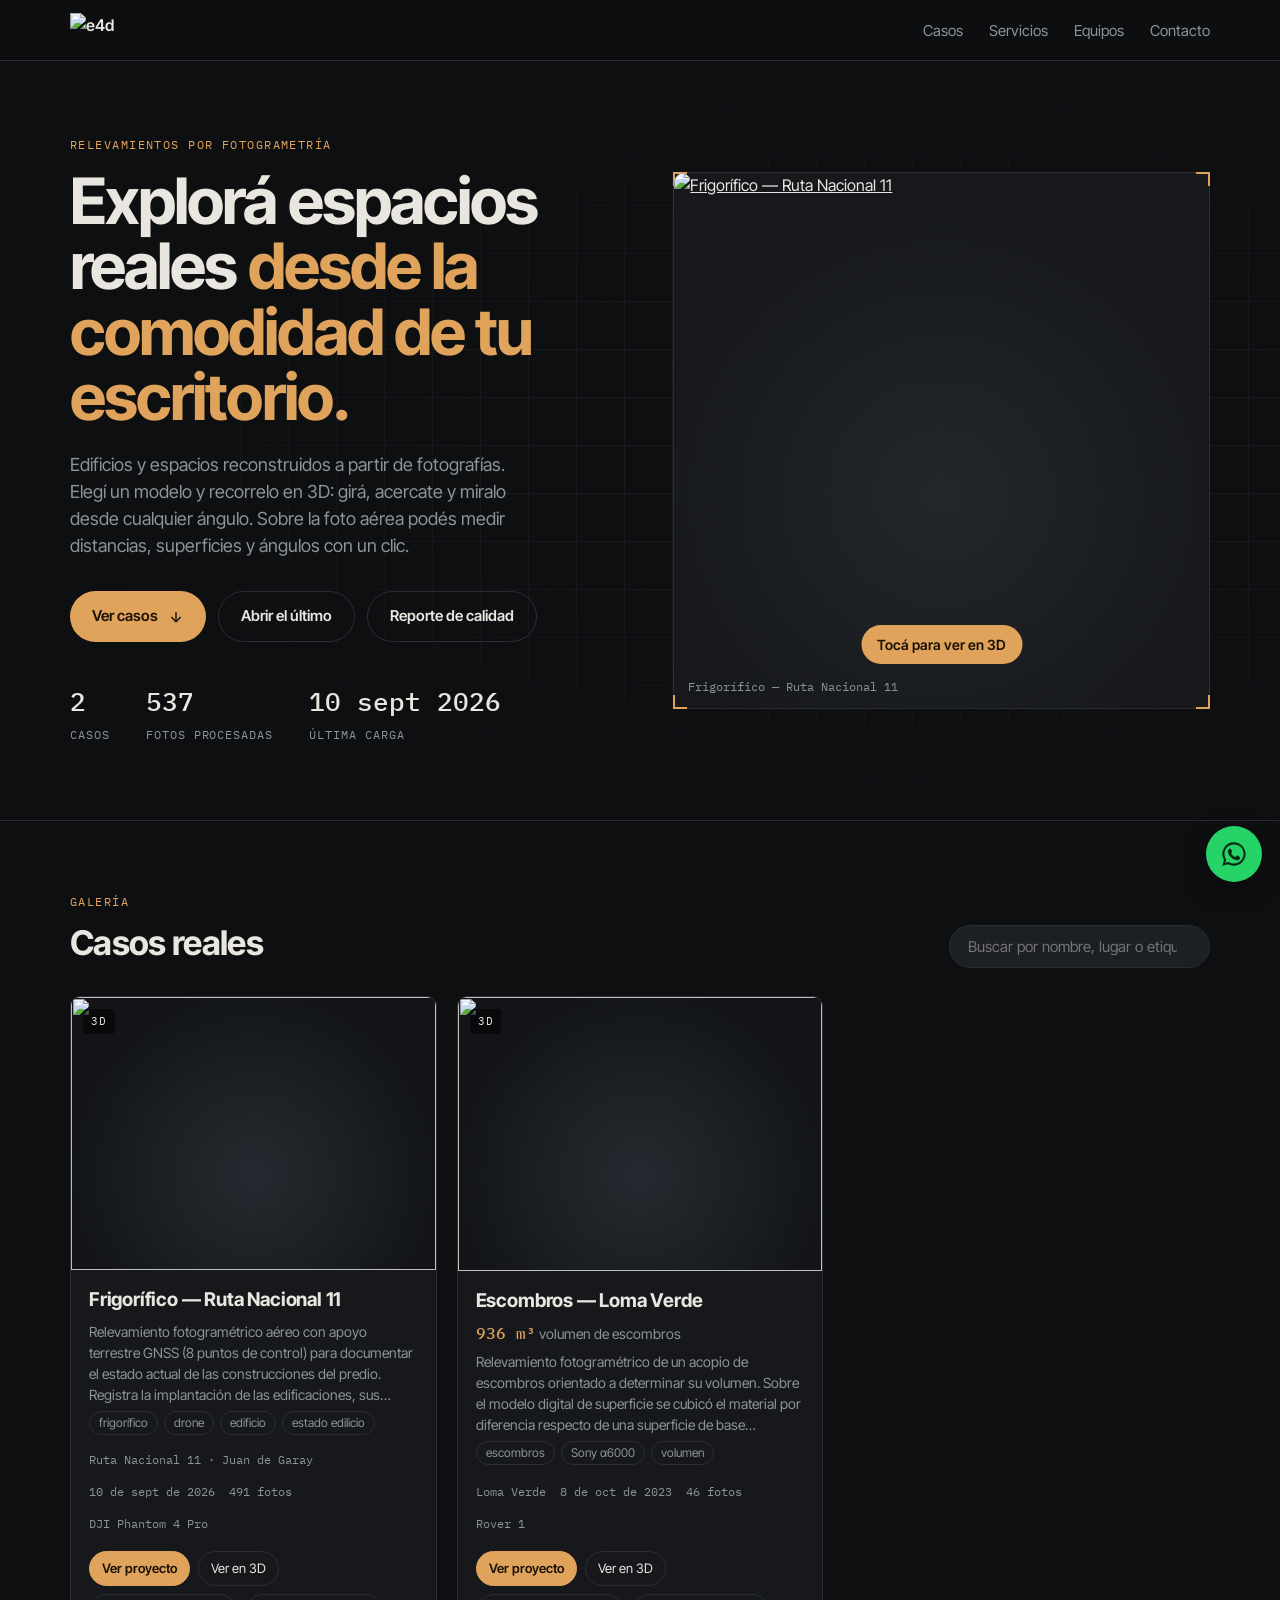
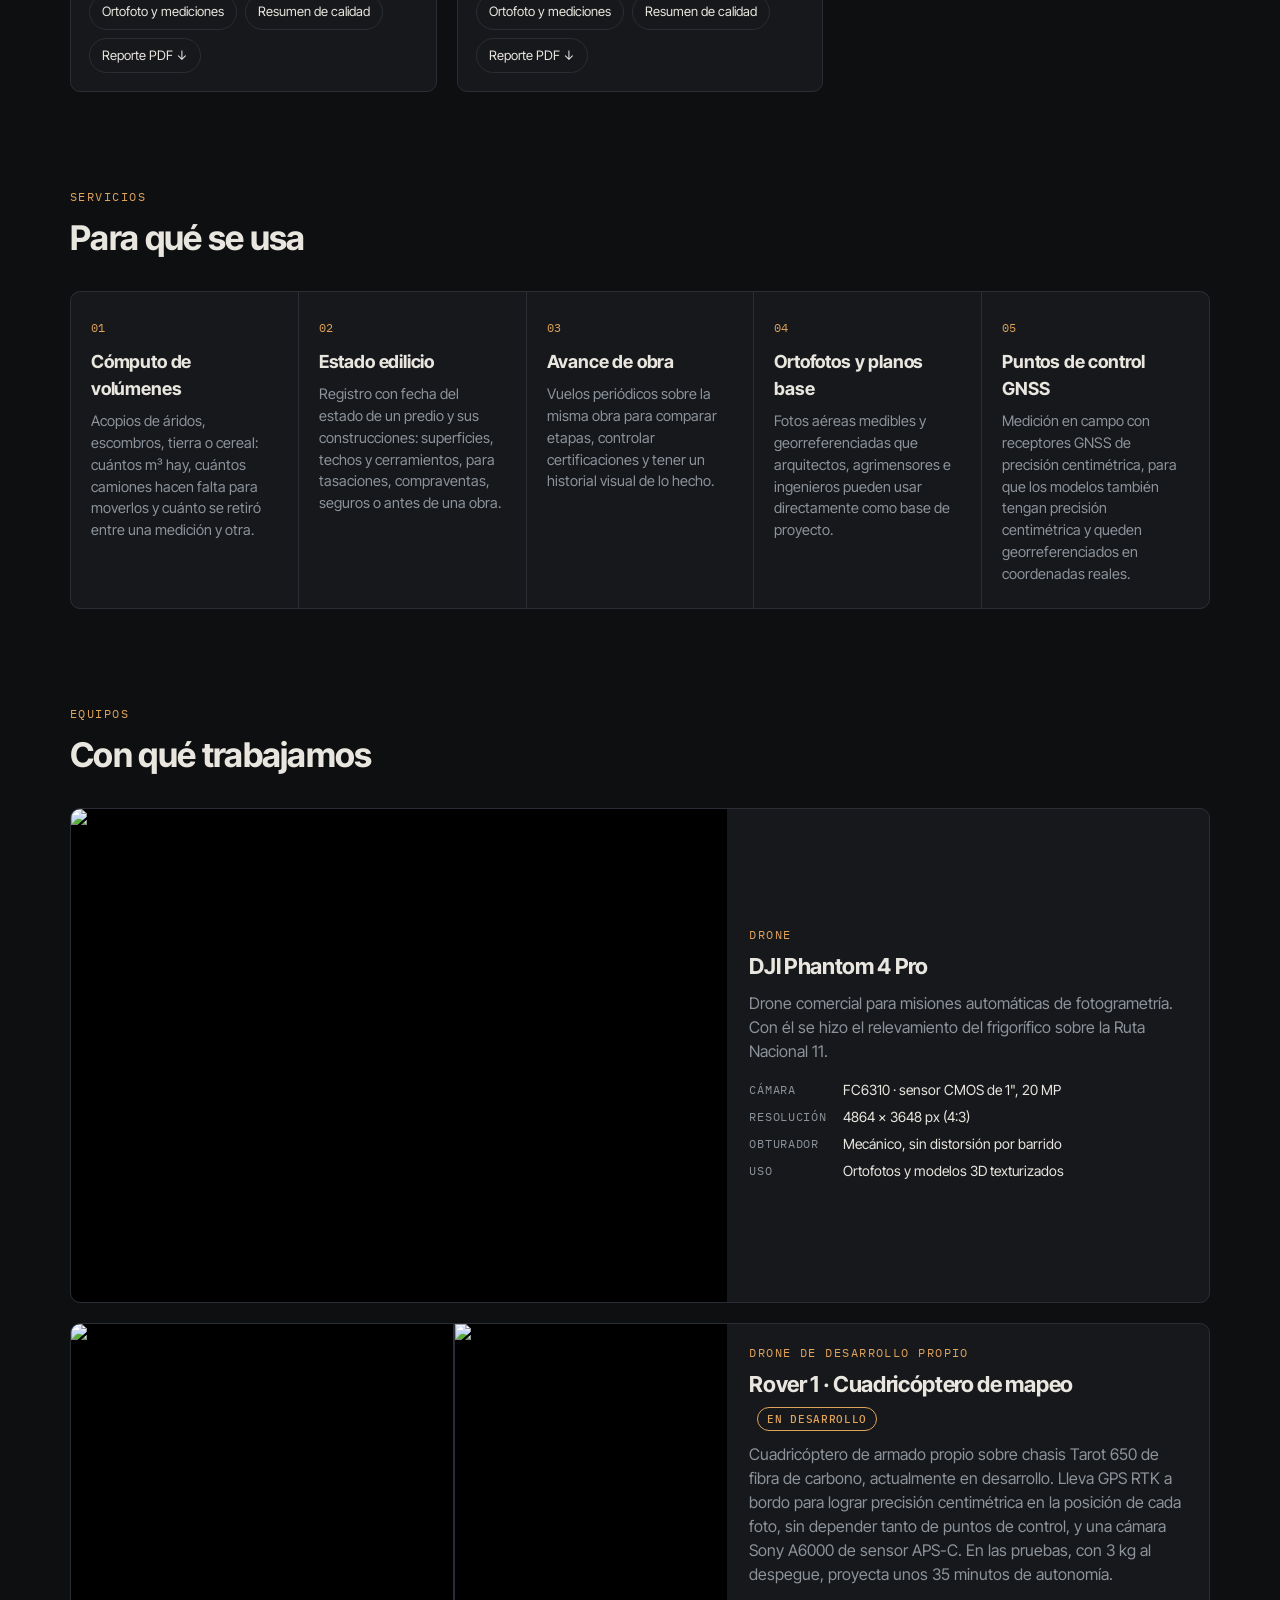
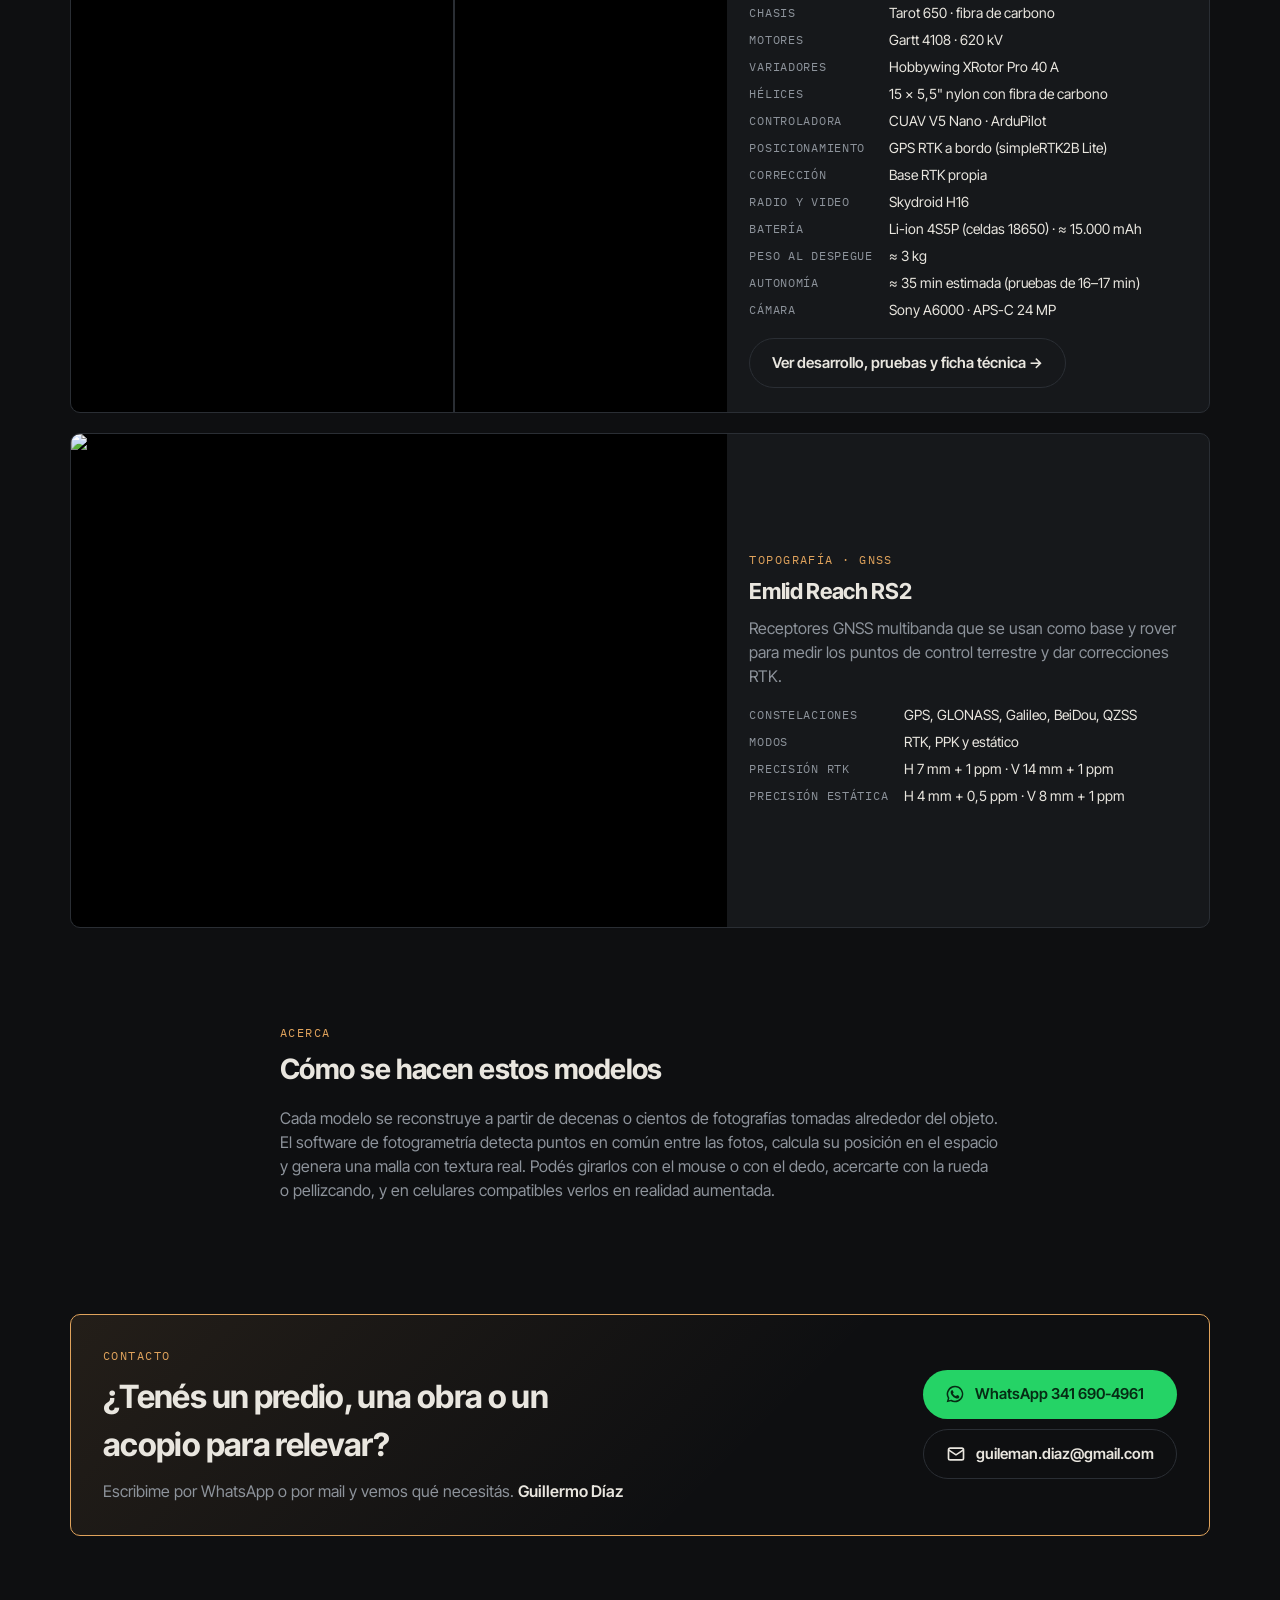
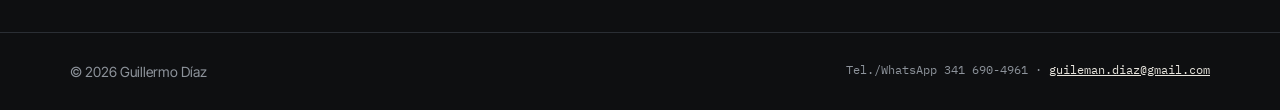
==== index.html @ 3382091b "Verificación frigorífico: 5 puntos con fotos, aclara GCP vs chequeo; la verificación independiente e" ====
<!doctype html>
<html lang="es">
<head>
<meta charset="utf-8"/>
<meta content="width=device-width, initial-scale=1" name="viewport"/>
<title>e4d · Relevamientos con drone y fotogrametría | Modelos 3D, ortofotos y volúmenes</title>
<meta content="Relevamientos con drone y fotogrametría en Rosario y la región: modelos 3D, ortofotos medibles, cómputo de volúmenes de acopios y estado edilicio. Guillermo Díaz." name="description"/>
<link href="https://e4d.com.ar/" rel="canonical"/>
<meta content="website" property="og:type"/>
<meta content="es_AR" property="og:locale"/>
<meta content="e4d" property="og:site_name"/>
<meta content="e4d · Relevamientos con drone y fotogrametría" property="og:title"/>
<meta content="Relevamientos con drone y fotogrametría en Rosario y la región: modelos 3D, ortofotos medibles, cómputo de volúmenes de acopios y estado edilicio. Guillermo Díaz." property="og:description"/>
<meta content="https://e4d.com.ar/" property="og:url"/>
<meta content="summary_large_image" name="twitter:card"/>
<script type="application/ld+json">{"@context": "https://schema.org", "@graph": [{"@type": "ProfessionalService", "@id": "https://e4d.com.ar/#negocio", "name": "e4d · Relevamientos por fotogrametría", "url": "https://e4d.com.ar/", "logo": "https://e4d.com.ar/assets/brand/e4d-icono-512.png", "image": "https://e4d.com.ar/assets/brand/e4d-og.png", "description": "Relevamientos con drone y fotogrametría en Rosario y la región: modelos 3D, ortofotos medibles, cómputo de volúmenes de acopios y estado edilicio. Guillermo Díaz.", "telephone": "+54 9 341 690-4961", "email": "guileman.diaz@gmail.com", "founder": {"@type": "Person", "name": "Guillermo Díaz"}, "address": {"@type": "PostalAddress", "addressLocality": "Rosario", "addressRegion": "Santa Fe", "addressCountry": "AR"}, "areaServed": [{"@type": "State", "name": "Santa Fe"}, {"@type": "State", "name": "Buenos Aires"}, {"@type": "State", "name": "Entre Ríos"}, {"@type": "State", "name": "Córdoba"}], "knowsAbout": ["fotogrametría", "relevamiento con drone", "ortofoto", "modelo 3D", "cómputo de volúmenes", "puntos de control GNSS RTK", "estado edilicio", "avance de obra"], "hasOfferCatalog": {"@type": "OfferCatalog", "name": "Servicios", "itemListElement": [{"@type": "Offer", "itemOffered": {"@type": "Service", "name": "Cómputo de volúmenes", "description": "Acopios de áridos, escombros, tierra o cereal: cuántos m³ hay, cuántos camiones hacen falta para moverlos y cuánto se retiró entre una medición y otra."}}, {"@type": "Offer", "itemOffered": {"@type": "Service", "name": "Estado edilicio", "description": "Registro con fecha del estado de un predio y sus construcciones: superficies, techos y cerramientos, para tasaciones, compraventas, seguros o antes de una obra."}}, {"@type": "Offer", "itemOffered": {"@type": "Service", "name": "Avance de obra", "description": "Vuelos periódicos sobre la misma obra para comparar etapas, controlar certificaciones y tener un historial visual de lo hecho."}}, {"@type": "Offer", "itemOffered": {"@type": "Service", "name": "Ortofotos y planos base", "description": "Fotos aéreas medibles y georreferenciadas que arquitectos, agrimensores e ingenieros pueden usar directamente como base de proyecto."}}, {"@type": "Offer", "itemOffered": {"@type": "Service", "name": "Puntos de control GNSS", "description": "Medición en campo con receptores GNSS de precisión para que los modelos queden en coordenadas reales y las medidas sean confiables."}}]}, "sameAs": ["https://wa.me/5493416904961"]}, {"@type": "WebSite", "@id": "https://e4d.com.ar/#web", "url": "https://e4d.com.ar/", "name": "e4d", "inLanguage": "es-AR", "publisher": {"@id": "https://e4d.com.ar/#negocio"}}]}</script>
<link href="assets/brand/e4d-icono.svg" rel="icon" type="image/svg+xml"/>
<link href="assets/brand/favicon-32.png" rel="icon" sizes="32x32" type="image/png"/>
<link href="assets/brand/apple-touch-icon.png" rel="apple-touch-icon"/>
<meta content="https://e4d.com.ar/assets/brand/e4d-og.png" property="og:image"/>
<meta content="#0e0f11" name="theme-color"/>
<link href="https://fonts.googleapis.com" rel="preconnect"/>
<link crossorigin="" href="https://fonts.gstatic.com" rel="preconnect"/>
<link href="https://fonts.googleapis.com/css2?family=IBM+Plex+Mono:wght@400;500&amp;family=Inter+Tight:wght@400;500;600;700&amp;display=swap" rel="stylesheet"/>
<link href="assets/styles.css?v=24" rel="stylesheet"/>
<script>self.ModelViewerElement = { dracoDecoderLocation: new URL("assets/vendor/draco/", location.href).href };</script>
<script src="assets/vendor/model-viewer.min.js" type="module"></script>
</head>
<body>
<header class="site-header">
<div class="wrap">
<a aria-label="e4d · inicio" class="brand" href="./"><img alt="e4d" class="brand-logo" height="34" src="assets/brand/e4d-header.svg" width="80"/><img alt="e4d" class="brand-mini" height="34" src="assets/brand/e4d-marca.svg" width="34"/></a>
<nav class="nav">
<a href="#galeria">Casos</a>
<a href="#servicios">Servicios</a>
<a href="#equipos">Equipos</a>
<a href="#contacto">Contacto</a>
</nav>
</div>
</header>
<main>
<section class="hero">
<div class="hero-bg"></div>
<div class="wrap hero-grid">
<div>
<div class="eyebrow" data-site="subtitulo">Relevamientos por fotogrametría</div>
<h1>Explorá espacios reales <em>desde la comodidad de tu escritorio.</em></h1>
<p class="lead" data-site="bienvenida">Edificios y espacios reconstruidos a partir de fotografías. Elegí un modelo y recorrelo en 3D: girá, acercate y miralo desde cualquier ángulo. Sobre la foto aérea podés medir distancias, superficies y ángulos con un clic.</p>
<div class="hero-actions">
<a class="btn" href="#galeria">Ver casos
              <svg fill="none" height="16" stroke="currentColor" stroke-width="2.2" viewbox="0 0 24 24" width="16"><path d="M12 5v14M5 12l7 7 7-7"></path></svg>
</a>
<a class="btn ghost" href="#" id="hero-open">Abrir el último</a>
<a class="btn ghost" hidden="" href="#" id="hero-report">Reporte de calidad</a>
</div>
<div class="stats">
<div><b id="stat-count">2</b><span>Casos</span></div>
<div><b id="stat-photos">537</b><span>Fotos procesadas</span></div>
<div><b id="stat-last">10 sept 2026</b><span>Última carga</span></div>
</div>
</div>
<div class="hero-viewer">
<span class="corner tl"></span><span class="corner tr"></span><span class="corner bl"></span><span class="corner br"></span>
<model-viewer alt="Vista previa del último modelo" auto-rotate="" camera-controls="" disable-zoom="" exposure="1" id="hero-model" interaction-prompt="none" rotation-per-second="18deg" shadow-intensity="1"></model-viewer>
<span class="tag" id="hero-tag"></span>
</div>
</div>
</section>
<section class="section" id="galeria">
<div class="wrap">
<div class="section-head">
<div>
<div class="eyebrow">Galería</div>
<h2>Casos reales</h2>
</div>
<input aria-label="Buscar modelos" class="search" id="search" placeholder="Buscar por nombre, lugar o etiqueta…" type="search"/>
</div>
<div class="grid" id="grid">
<article class="card">
<a class="card-link" href="casos/frigorifico-rn11/">
<div class="thumb">
<img alt="" loading="lazy" src="models/frigorifico-rn11/portada.jpg"/>
<span class="badge">3D</span>
</div>
<div class="card-body">
<h3>Frigorífico — Ruta Nacional 11</h3>
<p title="Relevamiento fotogramétrico aéreo con apoyo terrestre GNSS (8 puntos de control) para documentar el estado actual de las construcciones del predio. Registra la implantación de las edificaciones, sus superficies cubiertas y semicubiertas, el estado de cubiertas, cerramientos y elementos estructurales visibles, y las áreas libres y de circulación, como base para el relevamiento de mejoras existentes. Productos: modelo 3D texturizado y ortofotomosaico georreferenciado en UTM 20S (WGS 84).">Relevamiento fotogramétrico aéreo con apoyo terrestre GNSS (8 puntos de control) para documentar el estado actual de las construcciones del predio. Registra la implantación de las edificaciones, sus superficies cubiertas y semicubiertas, el estado de cubiertas, cerramientos y elementos estructurales visibles, y las áreas libres y de circulación, como base para el relevamiento de mejoras existentes. Productos: modelo 3D texturizado y ortofotomosaico georreferenciado en UTM 20S (WGS 84).</p>
<div class="tags"><span>frigorífico</span><span>drone</span><span>edificio</span><span>estado edilicio</span></div>
<div class="meta">
<span>Ruta Nacional 11 · Juan de Garay</span>
<span>10 de sept de 2026</span>
<span>491 fotos</span>
<span>DJI Phantom 4 Pro</span>
</div>
</div>
</a>
<div class="card-actions">
<a class="chip primary" href="casos/frigorifico-rn11/">Ver proyecto</a>
<a class="chip" href="viewer.html?m=frigorifico-rn11">Ver en 3D</a>
<a class="chip" href="mapa.html?m=frigorifico-rn11">Ortofoto y mediciones</a>
<a class="chip" href="calidad.html?m=frigorifico-rn11">Resumen de calidad</a>
<a class="chip" href="models/frigorifico-rn11/reporte-calidad.pdf" rel="noopener" target="_blank">Reporte PDF ↓</a>
</div>
</article>
<article class="card">
<a class="card-link" href="casos/escombros-loma-verde/">
<div class="thumb">
<img alt="" loading="lazy" src="models/escombros-loma-verde/portada.jpg"/>
<span class="badge">3D</span>
</div>
<div class="card-body">
<h3>Escombros — Loma Verde</h3>
<div class="card-res"><b>936 m³</b> volumen de escombros</div>
<p title="Relevamiento fotogramétrico de un acopio de escombros orientado a determinar su volumen. Sobre el modelo digital de superficie se cubicó el material por diferencia respecto de una superficie de base triangulada desde el contorno del acopio: 935,76 m³ en 941,47 m². Productos: modelo 3D texturizado y ortofoto de 1 cm, georreferenciados con puntos de control.">Relevamiento fotogramétrico de un acopio de escombros orientado a determinar su volumen. Sobre el modelo digital de superficie se cubicó el material por diferencia respecto de una superficie de base triangulada desde el contorno del acopio: 935,76 m³ en 941,47 m². Productos: modelo 3D texturizado y ortofoto de 1 cm, georreferenciados con puntos de control.</p>
<div class="tags"><span>escombros</span><span>Sony α6000</span><span>volumen</span></div>
<div class="meta">
<span>Loma Verde</span>
<span>8 de oct de 2023</span>
<span>46 fotos</span>
<span>Rover 1</span>
</div>
</div>
</a>
<div class="card-actions">
<a class="chip primary" href="casos/escombros-loma-verde/">Ver proyecto</a>
<a class="chip" href="viewer.html?m=escombros-loma-verde">Ver en 3D</a>
<a class="chip" href="mapa.html?m=escombros-loma-verde">Ortofoto y mediciones</a>
<a class="chip" href="calidad.html?m=escombros-loma-verde">Resumen de calidad</a>
<a class="chip" href="models/escombros-loma-verde/reporte-calidad.pdf" rel="noopener" target="_blank">Reporte PDF ↓</a>
</div>
</article></div>
</div>
</section>
<section class="section sv-section" id="servicios">
<div class="wrap">
<div class="section-head">
<div>
<div class="eyebrow">Servicios</div>
<h2>Para qué se usa</h2>
</div>
</div>
<div class="sv-grid" id="sv-grid">
<article class="sv-card"><span class="sv-n mono">01</span>
<h3>Cómputo de volúmenes</h3><p>Acopios de áridos, escombros, tierra o cereal: cuántos m³ hay, cuántos camiones hacen falta para moverlos y cuánto se retiró entre una medición y otra.</p></article>
<article class="sv-card"><span class="sv-n mono">02</span>
<h3>Estado edilicio</h3><p>Registro con fecha del estado de un predio y sus construcciones: superficies, techos y cerramientos, para tasaciones, compraventas, seguros o antes de una obra.</p></article>
<article class="sv-card"><span class="sv-n mono">03</span>
<h3>Avance de obra</h3><p>Vuelos periódicos sobre la misma obra para comparar etapas, controlar certificaciones y tener un historial visual de lo hecho.</p></article>
<article class="sv-card"><span class="sv-n mono">04</span>
<h3>Ortofotos y planos base</h3><p>Fotos aéreas medibles y georreferenciadas que arquitectos, agrimensores e ingenieros pueden usar directamente como base de proyecto.</p></article>
<article class="sv-card"><span class="sv-n mono">05</span>
<h3>Puntos de control GNSS</h3><p>Medición en campo con receptores GNSS de precisión centimétrica, para que los modelos también tengan precisión centimétrica y queden georreferenciados en coordenadas reales.</p></article></div>
</div>
</section>
<section class="section eq-section" id="equipos">
<div class="wrap">
<div class="section-head">
<div>
<div class="eyebrow">Equipos</div>
<h2>Con qué trabajamos</h2>
</div>
</div>
<div class="eq-grid" id="eq-grid">
<article class="eq-card wide">
<div class="eq-photos n1">
<button class="eq-ph" data-alt="DJI Phantom 4 Pro con control remoto, baterías y jalón" data-src="assets/equipos/phantom4.jpg"><img alt="DJI Phantom 4 Pro con control remoto, baterías y jalón" loading="lazy" src="assets/equipos/phantom4.jpg"/></button>
</div>
<div class="eq-body">
<div class="eyebrow">Drone</div>
<h3>DJI Phantom 4 Pro</h3>
<p>Drone comercial para misiones automáticas de fotogrametría. Con él se hizo el relevamiento del frigorífico sobre la Ruta Nacional 11.</p>
<dl><dt>Cámara</dt><dd>FC6310 · sensor CMOS de 1", 20 MP</dd><dt>Resolución</dt><dd>4864 × 3648 px (4:3)</dd><dt>Obturador</dt><dd>Mecánico, sin distorsión por barrido</dd><dt>Uso</dt><dd>Ortofotos y modelos 3D texturizados</dd></dl>
</div>
</article>
<article class="eq-card wide">
<div class="eq-photos n2">
<button class="eq-ph" data-alt="Rover 1 en vuelo" data-src="assets/equipos/cuadricoptero-vuelo.jpg"><img alt="Rover 1 en vuelo" loading="lazy" src="assets/equipos/cuadricoptero-vuelo.jpg"/></button><button class="eq-ph" data-alt="Rover 1 sobre su estuche con la cámara Sony A6000" data-src="assets/equipos/cuadricoptero-estuche.jpg"><img alt="Rover 1 sobre su estuche con la cámara Sony A6000" loading="lazy" src="assets/equipos/cuadricoptero-estuche.jpg"/></button>
</div>
<div class="eq-body">
<div class="eyebrow">Drone de desarrollo propio</div>
<h3>Rover 1 · Cuadricóptero de mapeo <span class="eq-badge">En desarrollo</span></h3>
<p>Cuadricóptero de armado propio sobre chasis Tarot 650 de fibra de carbono, actualmente en desarrollo. Lleva GPS RTK a bordo para lograr precisión centimétrica en la posición de cada foto, sin depender tanto de puntos de control, y una cámara Sony A6000 de sensor APS-C. En las pruebas, con 3 kg al despegue, proyecta unos 35 minutos de autonomía.</p>
<dl><dt>Chasis</dt><dd>Tarot 650 · fibra de carbono</dd><dt>Motores</dt><dd>Gartt 4108 · 620 kV</dd><dt>Variadores</dt><dd>Hobbywing XRotor Pro 40 A</dd><dt>Hélices</dt><dd>15 × 5,5" nylon con fibra de carbono</dd><dt>Controladora</dt><dd>CUAV V5 Nano · ArduPilot</dd><dt>Posicionamiento</dt><dd>GPS RTK a bordo (simpleRTK2B Lite)</dd><dt>Corrección</dt><dd>Base RTK propia</dd><dt>Radio y video</dt><dd>Skydroid H16</dd><dt>Batería</dt><dd>Li-ion 4S5P (celdas 18650) · ≈ 15.000 mAh</dd><dt>Peso al despegue</dt><dd>≈ 3 kg</dd><dt>Autonomía</dt><dd>≈ 35 min estimada (pruebas de 16–17 min)</dd><dt>Cámara</dt><dd>Sony A6000 · APS-C 24 MP</dd></dl>
<a class="btn ghost eq-more" href="equipos/rover-1/">Ver desarrollo, pruebas y ficha técnica →</a>
</div>
</article>
<article class="eq-card wide">
<div class="eq-photos n1">
<button class="eq-ph" data-alt="Receptor Emlid Reach RS2 sobre trípode en el predio del frigorífico" data-src="assets/equipos/gnss-campo.jpg"><img alt="Receptor Emlid Reach RS2 sobre trípode en el predio del frigorífico" loading="lazy" src="assets/equipos/gnss-campo.jpg"/></button>
</div>
<div class="eq-body">
<div class="eyebrow">Topografía · GNSS</div>
<h3>Emlid Reach RS2</h3>
<p>Receptores GNSS multibanda que se usan como base y rover para medir los puntos de control terrestre y dar correcciones RTK.</p>
<dl><dt>Constelaciones</dt><dd>GPS, GLONASS, Galileo, BeiDou, QZSS</dd><dt>Modos</dt><dd>RTK, PPK y estático</dd><dt>Precisión RTK</dt><dd>H 7 mm + 1 ppm · V 14 mm + 1 ppm</dd><dt>Precisión estática</dt><dd>H 4 mm + 0,5 ppm · V 8 mm + 1 ppm</dd></dl>
</div>
</article></div>
</div>
</section>
<section class="section" id="acerca" style="padding-top:0">
<div class="wrap" style="max-width:760px">
<div class="eyebrow">Acerca</div>
<h2 style="font-size:28px;letter-spacing:-.02em;margin:6px 0 12px">Cómo se hacen estos modelos</h2>
<p style="color:var(--muted)">Cada modelo se reconstruye a partir de decenas o cientos de fotografías tomadas alrededor del objeto. El software de fotogrametría detecta puntos en común entre las fotos, calcula su posición en el espacio y genera una malla con textura real. Podés girarlos con el mouse o con el dedo, acercarte con la rueda o pellizcando, y en celulares compatibles verlos en realidad aumentada.</p>
</div>
</section>
<section class="section ct-section" id="contacto">
<div class="wrap">
<div class="ct-box">
<div>
<div class="eyebrow">Contacto</div>
<h2>¿Tenés un predio, una obra o un acopio para relevar?</h2>
<p>Escribime por WhatsApp o por mail y vemos qué necesitás. <b id="ct-nombre">Guillermo Díaz</b></p>
</div>
<div class="ct-btns" id="ct-btns">
<a class="btn wa" href="https://wa.me/5493416904961?text=Hola%20Guillermo%2C%20vi%20tus%20relevamientos%20en%20la%20web%20y%20quer%C3%ADa%20consultarte%20por%20un%20trabajo." rel="noopener" target="_blank"><svg aria-hidden="true" fill="currentColor" height="20" viewbox="0 0 24 24" width="20"><path d="M12 2a10 10 0 0 0-8.6 15.1L2 22l5-1.3A10 10 0 1 0 12 2Zm0 18.2c-1.5 0-3-.4-4.2-1.2l-.3-.2-3 .8.8-2.9-.2-.3A8.2 8.2 0 1 1 12 20.2Zm4.5-6.1c-.2-.1-1.5-.7-1.7-.8-.2-.1-.4-.1-.6.1l-.8 1c-.1.2-.3.2-.5.1a6.7 6.7 0 0 1-3.3-2.9c-.3-.4.2-.4.7-1.4.1-.2 0-.3 0-.4l-.8-1.8c-.2-.5-.4-.4-.6-.4h-.5c-.2 0-.5.1-.7.3-.2.3-.9.9-.9 2.2s.9 2.5 1 2.7c.1.2 1.8 2.8 4.4 3.9 1.6.7 2.3.8 3.1.6.5-.1 1.5-.6 1.7-1.2.2-.6.2-1.1.2-1.2-.1-.1-.3-.2-.5-.3Z"></path></svg> WhatsApp 341 690-4961</a>
<a class="btn ghost" href="mailto:guileman.diaz@gmail.com?subject=Consulta%20por%20relevamiento"><svg aria-hidden="true" fill="none" height="20" stroke="currentColor" stroke-width="2" viewbox="0 0 24 24" width="20"><rect height="14" rx="2" width="18" x="3" y="5"></rect><path d="m3 7 9 6 9-6"></path></svg> guileman.diaz@gmail.com</a></div>
</div>
</div>
</section>
</main>
<footer class="site-footer">
<div class="wrap">
<span>© <span id="year"></span> <span data-site="autor"></span></span>
<span class="mono" id="footer-contact" style="font-size:12px"></span>
</div>
</footer>
<script src="assets/app.js?v=24"></script>
<script>initGallery();</script>
</body>
</html>
---- assets/styles.css ----
:root {
  --bg: #0e0f11;
  --bg-2: #16181b;
  --surface: #1c1f23;
  --line: #2a2e34;
  --text: #e9e6df;
  --muted: #8d939b;
  --accent: #e0a35c;
  --accent-ink: #1a1206;
  --radius: 10px;
  --mono: "IBM Plex Mono", ui-monospace, SFMono-Regular, Menlo, monospace;
  --sans: "Inter Tight", "Inter", system-ui, -apple-system, Segoe UI, Roboto, sans-serif;
}

* { box-sizing: border-box; }
html, body { margin: 0; }
body {
  background: var(--bg);
  color: var(--text);
  font-family: var(--sans);
  line-height: 1.5;
  -webkit-font-smoothing: antialiased;
}
a { color: inherit; }
img { max-width: 100%; display: block; }

.wrap { max-width: 1180px; margin: 0 auto; padding: 0 20px; }
.mono { font-family: var(--mono); }
.eyebrow {
  font-family: var(--mono);
  font-size: 12px;
  letter-spacing: .12em;
  text-transform: uppercase;
  color: var(--accent);
}

/* ---------- Header ---------- */
.site-header {
  position: sticky; top: 0; z-index: 10;
  background: color-mix(in srgb, var(--bg) 85%, transparent);
  backdrop-filter: blur(8px);
  border-bottom: 1px solid var(--line);
}
.site-header .wrap {
  display: flex; align-items: center; justify-content: space-between;
  height: 60px;
}
.brand { display: flex; align-items: center; gap: 10px; text-decoration: none; font-weight: 600; }
.brand-mark {
  width: 22px; height: 22px; border: 2px solid var(--accent);
  transform: rotate(45deg); border-radius: 3px; position: relative;
}
.brand-mark::after {
  content: ""; position: absolute; inset: 4px; background: var(--accent); border-radius: 1px;
}
.nav a { text-decoration: none; color: var(--muted); margin-left: 22px; font-size: 15px; }
.nav a:hover { color: var(--text); }

/* ---------- Hero ---------- */
.hero {
  position: relative;
  min-height: min(88vh, 760px);
  display: grid; align-items: center;
  overflow: hidden;
  border-bottom: 1px solid var(--line);
}
.hero-bg {
  position: absolute; inset: 0;
  background-image:
    linear-gradient(var(--line) 1px, transparent 1px),
    linear-gradient(90deg, var(--line) 1px, transparent 1px);
  background-size: 48px 48px;
  mask-image: radial-gradient(ellipse at 70% 50%, #000 10%, transparent 70%);
  opacity: .55;
}
.hero-grid {
  position: relative;
  display: grid; grid-template-columns: 1.05fr 1fr; gap: 40px; align-items: center;
  padding-block: 64px;
}
.hero h1 {
  font-size: clamp(40px, 6.4vw, 84px);
  line-height: .98; letter-spacing: -.03em; margin: 14px 0 22px; font-weight: 700;
}
.hero h1 em { font-style: normal; color: var(--accent); }
.hero p.lead { color: var(--muted); font-size: 18px; max-width: 46ch; margin: 0 0 32px; }
.hero-viewer {
  aspect-ratio: 1 / 1; width: 100%;
  border: 1px solid var(--line); border-radius: var(--radius);
  background: radial-gradient(circle at 50% 60%, #23262b, var(--bg-2) 70%);
  position: relative;
}
.hero-viewer model-viewer { width: 100%; height: 100%; --poster-color: transparent; }
.corner { position: absolute; width: 14px; height: 14px; border-color: var(--accent); border-style: solid; }
.corner.tl { top: -1px; left: -1px; border-width: 2px 0 0 2px; }
.corner.tr { top: -1px; right: -1px; border-width: 2px 2px 0 0; }
.corner.bl { bottom: -1px; left: -1px; border-width: 0 0 2px 2px; }
.corner.br { bottom: -1px; right: -1px; border-width: 0 2px 2px 0; }
.hero-viewer .tag {
  position: absolute; left: 14px; bottom: 12px;
  font-family: var(--mono); font-size: 12px; color: var(--muted);
}

.btn {
  display: inline-flex; align-items: center; gap: 10px;
  padding: 13px 22px; border-radius: 999px;
  background: var(--accent); color: var(--accent-ink);
  font-weight: 600; text-decoration: none; border: 0; cursor: pointer; font-size: 15px;
}
.btn:hover { filter: brightness(1.08); }
.btn.ghost { background: transparent; color: var(--text); border: 1px solid var(--line); }
.btn.ghost:hover { border-color: var(--muted); }
.hero-actions { display: flex; gap: 12px; flex-wrap: wrap; }

.stats { display: flex; gap: 36px; margin-top: 40px; }
.stats div { font-family: var(--mono); }
.stats b { display: block; font-size: 26px; font-weight: 500; color: var(--text); }
.stats span { font-size: 12px; color: var(--muted); text-transform: uppercase; letter-spacing: .08em; }

/* ---------- Galería ---------- */
.section { padding: 72px 0 96px; }
.section-head {
  display: flex; justify-content: space-between; align-items: end; gap: 20px; flex-wrap: wrap;
  margin-bottom: 28px;
}
.section-head h2 { font-size: 34px; letter-spacing: -.02em; margin: 6px 0 0; }
.search {
  background: var(--surface); border: 1px solid var(--line); color: var(--text);
  border-radius: 999px; padding: 11px 18px; font-size: 15px; min-width: 260px; font-family: inherit;
}
.search:focus { outline: none; border-color: var(--accent); }

.grid {
  display: grid; gap: 20px;
  grid-template-columns: repeat(auto-fill, minmax(280px, 1fr));
}
.card {
  display: flex; flex-direction: column;
  background: var(--bg-2); border: 1px solid var(--line); border-radius: var(--radius);
  overflow: hidden; text-decoration: none;
  transition: border-color .2s, transform .2s;
}
.card:hover { border-color: var(--accent); transform: translateY(-3px); }
.card-link { display: flex; flex-direction: column; flex: 1; text-decoration: none; }
.card-actions { display: flex; gap: 8px; flex-wrap: wrap; padding: 0 18px 18px; }
.chip {
  font-size: 13px; text-decoration: none; padding: 7px 12px; border-radius: 999px;
  border: 1px solid var(--line); color: var(--text); white-space: nowrap;
}
.chip:hover { border-color: var(--accent); color: var(--accent); }
.chip.primary { background: var(--accent); border-color: var(--accent); color: var(--accent-ink); font-weight: 600; }
.chip.primary:hover { filter: brightness(1.08); color: var(--accent-ink); }
.thumb {
  aspect-ratio: 4 / 3; position: relative; overflow: hidden;
  background: radial-gradient(circle at 50% 65%, #262a30, #121417 75%);
}
.thumb img { width: 100%; height: 100%; object-fit: cover; }
.thumb model-viewer { width: 100%; height: 100%; --poster-color: transparent; pointer-events: none; }
.thumb .badge {
  position: absolute; top: 12px; left: 12px;
  font-family: var(--mono); font-size: 11px; letter-spacing: .08em; text-transform: uppercase;
  background: rgba(0,0,0,.55); padding: 4px 8px; border-radius: 4px; color: var(--text);
}
.card-body { padding: 16px 18px 18px; display: flex; flex-direction: column; gap: 6px; flex: 1; }
.card-body h3 { margin: 0; font-size: 19px; letter-spacing: -.01em; }
.card-body p { margin: 0; color: var(--muted); font-size: 14px; }
.meta { margin-top: auto; padding-top: 10px; display: flex; gap: 14px; flex-wrap: wrap;
  font-family: var(--mono); font-size: 12px; color: var(--muted); }
.tags { display: flex; gap: 6px; flex-wrap: wrap; }
.tags span { font-size: 12px; color: var(--muted); border: 1px solid var(--line); border-radius: 999px; padding: 2px 9px; }

.empty { color: var(--muted); padding: 40px 0; text-align: center; grid-column: 1 / -1; }

.site-footer { border-top: 1px solid var(--line); padding: 28px 0; color: var(--muted); font-size: 14px; }
.site-footer .wrap { display: flex; justify-content: space-between; flex-wrap: wrap; gap: 10px; }

/* ---------- Visor ---------- */
body.viewer-page { height: 100dvh; overflow: hidden; }
.viewer { position: fixed; inset: 0; background: radial-gradient(circle at 50% 60%, #22252a, #0b0c0e 75%); }
.viewer model-viewer { width: 100%; height: 100%; --poster-color: transparent; }

.topbar {
  position: fixed; top: 0; left: 0; right: 0; z-index: 5;
  display: flex; align-items: center; gap: 14px; padding: 14px 16px;
  background: linear-gradient(to bottom, rgba(8,9,10,.85), transparent);
  pointer-events: none;
}
.topbar > * { pointer-events: auto; }
.topbar h1 { font-size: 18px; margin: 0; font-weight: 600; white-space: nowrap; overflow: hidden; text-overflow: ellipsis; }
.icon-btn {
  width: 42px; height: 42px; flex: none;
  display: grid; place-items: center;
  background: rgba(28,31,35,.85); border: 1px solid var(--line); border-radius: 50%;
  color: var(--text); cursor: pointer; text-decoration: none;
}
.icon-btn:hover { border-color: var(--accent); }
.icon-btn.on { background: var(--accent); color: var(--accent-ink); border-color: var(--accent); }
.icon-btn svg { width: 20px; height: 20px; }
.spacer { flex: 1; }

.controls {
  position: fixed; right: 16px; bottom: 16px; z-index: 5;
  display: flex; gap: 10px;
}
.hint {
  position: fixed; left: 50%; bottom: 20px; transform: translateX(-50%); z-index: 4;
  font-family: var(--mono); font-size: 12px; color: var(--muted);
  background: rgba(14,15,17,.7); padding: 8px 14px; border-radius: 999px;
  transition: opacity .6s; white-space: nowrap;
}
.hint.hide { opacity: 0; }

.panel {
  position: fixed; top: 72px; left: 16px; z-index: 5;
  width: min(340px, calc(100vw - 32px));
  max-height: calc(100dvh - 160px); overflow: auto;
  background: rgba(22,24,27,.92); border: 1px solid var(--line); border-radius: var(--radius);
  padding: 18px 20px; backdrop-filter: blur(6px);
}
.panel[hidden] { display: none; }
.panel p { color: var(--muted); font-size: 14px; margin: 8px 0 14px; }
.panel dl { display: grid; grid-template-columns: auto 1fr; gap: 6px 14px; margin: 0; font-size: 13px; }
.panel dt { font-family: var(--mono); color: var(--muted); text-transform: uppercase; font-size: 11px; letter-spacing: .08em; padding-top: 2px; }
.panel dd { margin: 0; }

.progress {
  position: fixed; top: 0; left: 0; height: 3px; z-index: 6;
  background: var(--accent); width: 0; transition: width .2s, opacity .4s;
}
.loading {
  position: fixed; inset: 0; display: grid; place-items: center; z-index: 3; pointer-events: none;
  font-family: var(--mono); font-size: 14px; font-weight: 500; color: #ff3b3b;
  text-shadow: 0 1px 3px rgba(0,0,0,.8);
}
.loading.hide { display: none; }

.error-box { position: fixed; inset: 0; display: grid; place-items: center; text-align: center; padding: 20px; }
.error-box h2 { margin: 0 0 8px; }
.error-box p { color: var(--muted); margin: 0 0 20px; }

/* AR button (model-viewer slot) */
.ar-btn { position: fixed; left: 16px; bottom: 16px; }

@media (max-width: 820px) {
  .hero-grid { grid-template-columns: 1fr; padding-block: 40px 56px; }
  .stats b { font-size: 20px; }
  .hero-viewer { max-width: 520px; }
  .stats { gap: 24px; }
  .search { min-width: 0; width: 100%; }
  .nav a { margin-left: 16px; }
  .hint { bottom: 76px; }
}

/* ---------- Calidad ---------- */

.p-calidad { border-top: 1px solid var(--line); margin-top: 16px; padding-top: 16px; display: flex; flex-wrap: wrap; gap: 8px; }
.p-calidad .btn { padding: 9px 16px; font-size: 14px; }
.p-kpis { display: grid; grid-template-columns: 1fr 1fr; gap: 10px 14px; width: 100%; margin-bottom: 6px; }
.p-kpis b { display: block; font-family: var(--mono); font-weight: 500; font-size: 17px; }
.p-kpis span { font-size: 12px; color: var(--muted); }

.q-page { padding-top: 48px; padding-bottom: 80px; }
.q-head { display: flex; justify-content: space-between; gap: 28px; align-items: end; flex-wrap: wrap; margin-bottom: 36px; }
.q-head h1 { font-size: clamp(30px, 4.4vw, 50px); letter-spacing: -.025em; line-height: 1.05; margin: 10px 0 14px; }
.q-verdict { font-size: 19px; margin: 0 0 8px; max-width: 60ch; }
.q-lead { color: var(--muted); margin: 0; max-width: 68ch; }
.q-actions { display: flex; gap: 10px; flex-wrap: wrap; }

.q-kpis {
  display: grid; grid-template-columns: repeat(auto-fit, minmax(150px, 1fr));
  border: 1px solid var(--line); border-radius: var(--radius); overflow: hidden; margin-bottom: 48px;
  background: var(--line); gap: 1px;
}
.q-kpi { background: var(--bg-2); padding: 18px 18px 16px; display: flex; flex-direction: column; gap: 2px; }
.q-kpi b { font-family: var(--mono); font-weight: 500; font-size: 26px; color: var(--accent); }
.q-kpi span { font-size: 14px; }
.q-kpi small { font-size: 12px; color: var(--muted); }

.q-grid { display: grid; grid-template-columns: 1.55fr 1fr; gap: 48px; align-items: start; }
.q-grid h2 { font-size: 22px; letter-spacing: -.01em; margin: 0 0 16px; }
.q-grid aside h2:not(:first-child) { margin-top: 34px; }
.q-list { list-style: none; margin: 0; padding: 0; display: flex; flex-direction: column; gap: 12px; }
.q-item { display: flex; gap: 14px; background: var(--bg-2); border: 1px solid var(--line); border-radius: var(--radius); padding: 16px 18px; }
.q-item h3 { margin: 0 0 4px; font-size: 16px; }
.q-item p { margin: 0; color: var(--muted); font-size: 14.5px; }
.q-ico {
  flex: none; width: 26px; height: 26px; border-radius: 50%; display: grid; place-items: center;
  font-family: var(--mono); font-size: 13px; font-weight: 500; margin-top: 1px;
}
.q-item.ok .q-ico { background: #1f3a2a; color: #7fd49b; }
.q-item.atencion .q-ico { background: #43321a; color: var(--accent); }
.q-item.info .q-ico { background: #1e2a3a; color: #8fb4e6; }
.q-dl { display: grid; grid-template-columns: auto 1fr; gap: 10px 18px; margin: 0; font-size: 14.5px; }
.q-dl dt { color: var(--muted); }
.q-dl dd { margin: 0; }
.q-fig { margin: 0; background: #fff; border-radius: var(--radius); padding: 12px; }
.q-fig img { margin: 0 auto; max-height: 420px; width: auto; }
.q-fig figcaption { color: #555; font-size: 12.5px; text-align: center; margin-top: 6px; }

@media (max-width: 820px) {
  .q-grid { grid-template-columns: 1fr; gap: 36px; }
  .q-kpis { grid-template-columns: 1fr 1fr; }
  .q-kpi:last-child:nth-child(odd) { grid-column: 1 / -1; }
  .q-page { padding-top: 32px; }
}

.q-gcp { margin-top: 56px; }
.q-gcp-head { display: flex; justify-content: space-between; align-items: end; gap: 20px; flex-wrap: wrap; margin-bottom: 16px; }
.q-gcp h2 { font-size: 22px; margin: 0 0 8px; }
.q-tbl-wrap { overflow-x: auto; border: 1px solid var(--line); border-radius: var(--radius); }
.q-tbl { width: 100%; border-collapse: collapse; font-family: var(--mono); font-size: 13.5px; }
.q-tbl th { text-align: left; font-weight: 500; color: var(--muted); font-size: 11.5px; text-transform: uppercase; letter-spacing: .06em; padding: 12px 14px; background: var(--bg-2); border-bottom: 1px solid var(--line); white-space: nowrap; }
.q-tbl td { padding: 10px 14px; border-bottom: 1px solid var(--line); white-space: nowrap; }
.q-tbl tr:last-child td { border-bottom: 0; }
.q-tbl td.warn { color: var(--accent); }
.q-note { color: var(--muted); font-size: 13px; margin: 8px 0 0; }
.q-actions .chip { align-self: center; }

/* ---------- Equipos ---------- */
.eq-section { padding-top: 0; }
.eq-grid { display: grid; grid-template-columns: repeat(2, 1fr); gap: 20px; }
.eq-card {
  background: var(--bg-2); border: 1px solid var(--line); border-radius: var(--radius);
  overflow: hidden; display: flex; flex-direction: column;
}
.eq-card.wide { grid-column: 1 / -1; flex-direction: row; }
.eq-card.wide .eq-photos { flex: 1.5; }
.eq-card.wide .eq-body { flex: 1; align-self: center; }
.eq-photos { display: grid; gap: 2px; background: var(--line); }
.eq-photos.n2 { grid-template-columns: 1.4fr 1fr; }
.eq-ph { display: block; padding: 0; border: 0; background: #000; cursor: zoom-in; overflow: hidden; aspect-ratio: 4 / 3; }
.eq-card.wide .eq-photos.n2 .eq-ph { aspect-ratio: auto; height: 100%; min-height: 300px; }
.eq-ph img { width: 100%; height: 100%; object-fit: cover; transition: transform .4s; }
.eq-ph:hover img { transform: scale(1.03); }
.eq-body { padding: 20px 22px 24px; }
.eq-body h3 { margin: 6px 0 8px; font-size: 22px; letter-spacing: -.015em; }
.eq-body p { margin: 0; color: var(--muted); }
.eq-body dl { display: grid; grid-template-columns: auto 1fr; gap: 6px 16px; margin: 16px 0 0; font-size: 14px; }
.eq-body dt { color: var(--muted); font-family: var(--mono); font-size: 12px; text-transform: uppercase; letter-spacing: .06em; padding-top: 2px; }
.eq-body dd { margin: 0; }

.lightbox {
  position: fixed; inset: 0; z-index: 50; background: rgba(5,6,7,.92);
  display: grid; place-items: center; padding: 56px 16px 24px; gap: 10px; align-content: center;
}
.lightbox[hidden] { display: none; }
.lightbox img { max-width: 100%; max-height: calc(100dvh - 120px); border-radius: 6px; }
.lightbox p { color: var(--muted); margin: 0; font-size: 14px; text-align: center; }
.lb-x { position: fixed; top: 14px; right: 14px; font-size: 22px; }

@media (max-width: 820px) {
  .eq-grid { grid-template-columns: 1fr; }
  .eq-card.wide { flex-direction: column; }
  .eq-card.wide .eq-photos.n2 .eq-ph { min-height: 0; aspect-ratio: 4 / 3; }
}

.eq-badge {
  display: inline-block; vertical-align: middle; margin-left: 8px;
  font-family: var(--mono); font-size: 11px; font-weight: 500; letter-spacing: .06em; text-transform: uppercase;
  color: var(--accent); border: 1px solid var(--accent); border-radius: 999px; padding: 3px 9px;
}

/* Descripción resumida en las tarjetas (completa en el visor) */
.card-body > p { display: -webkit-box; -webkit-line-clamp: 4; -webkit-box-orient: vertical; overflow: hidden; }

/* ---------- Servicios ---------- */
.sv-section { padding-top: 0; }
.sv-grid { display: grid; grid-template-columns: repeat(auto-fit, minmax(200px, 1fr)); gap: 1px; background: var(--line); border: 1px solid var(--line); border-radius: var(--radius); overflow: hidden; }
.sv-card { background: var(--bg-2); padding: 22px 20px 24px; }
.sv-n { color: var(--accent); font-size: 12px; }
.sv-card h3 { margin: 10px 0 8px; font-size: 18px; letter-spacing: -.01em; }
.sv-card p { margin: 0; color: var(--muted); font-size: 14.5px; }

/* ---------- Contacto ---------- */
.ct-section { padding-top: 0; }
.ct-box {
  display: flex; justify-content: space-between; align-items: center; gap: 28px; flex-wrap: wrap;
  border: 1px solid var(--accent); border-radius: var(--radius); padding: 32px;
  background: linear-gradient(135deg, rgba(224,163,92,.10), transparent 60%);
}
.ct-box h2 { font-size: clamp(24px, 3vw, 32px); letter-spacing: -.02em; margin: 8px 0 10px; max-width: 22ch; }
.ct-box p { margin: 0; color: var(--muted); }
.ct-box p b { color: var(--text); font-weight: 600; }
.ct-btns, .pj-cta-btns { display: flex; flex-direction: column; gap: 10px; }
.btn.wa { background: #25d366; color: #062b14; }
.btn svg { flex: none; }
.site-footer a { color: var(--text); }
.wa-float {
  position: fixed; right: 18px; bottom: 18px; z-index: 40;
  width: 56px; height: 56px; border-radius: 50%; display: grid; place-items: center;
  background: #25d366; color: #062b14; box-shadow: 0 8px 24px rgba(0,0,0,.35);
  transition: transform .2s;
}
.wa-float:hover { transform: scale(1.06); }

/* ---------- Página de proyecto ---------- */
.pj { padding-top: 44px; padding-bottom: 72px; }
.pj-hero { display: grid; grid-template-columns: 1.1fr 1fr; gap: 40px; align-items: center; margin-bottom: 64px; }
.pj-hero h1 { font-size: clamp(32px, 4.6vw, 54px); letter-spacing: -.025em; line-height: 1.03; margin: 10px 0 16px; }
.pj-intro { font-size: 19px; color: var(--text); margin: 0 0 26px; max-width: 46ch; }
.pj-cover { display: block; border: 1px solid var(--line); border-radius: var(--radius); overflow: hidden; background: #000; }
.pj-cover img { width: 100%; aspect-ratio: 4 / 3; object-fit: cover; transition: transform .4s; }
.pj-cover:hover img { transform: scale(1.03); }
.pj-sec { margin-bottom: 56px; }
.pj-sec h2 { font-size: 28px; letter-spacing: -.02em; margin: 8px 0 20px; }
.pj-grid { display: grid; grid-template-columns: repeat(auto-fit, minmax(240px, 1fr)); gap: 14px; }
.pj-grid.four { grid-template-columns: repeat(auto-fit, minmax(220px, 1fr)); }
.pj-card { background: var(--bg-2); border: 1px solid var(--line); border-radius: var(--radius); padding: 18px 20px 20px; }
.pj-card h3 { margin: 0 0 6px; font-size: 17px; }
.pj-card p { margin: 0; color: var(--muted); font-size: 14.5px; }
.pj-steps { list-style: none; padding: 0; margin: 0; display: grid; grid-template-columns: repeat(3, 1fr); gap: 14px; counter-reset: st; }
.pj-steps li { counter-increment: st; border-top: 2px solid var(--accent); padding-top: 14px; }
.pj-steps li::before { content: counter(st, decimal-leading-zero); font-family: var(--mono); color: var(--accent); font-size: 13px; }
.pj-steps h3 { margin: 6px 0 6px; font-size: 18px; }
.pj-steps p { margin: 0; color: var(--muted); font-size: 14.5px; }
.pj-trust { display: flex; justify-content: space-between; align-items: center; gap: 24px; flex-wrap: wrap;
  background: var(--bg-2); border: 1px solid var(--line); border-radius: var(--radius); padding: 22px 24px; }
.pj-trust p { margin: 8px 0 0; font-size: 17px; max-width: 70ch; }
.pj-tech p { color: var(--muted); max-width: 80ch; margin: 8px 0 0; font-size: 14.5px; }
.pj-cta { display: flex; justify-content: space-between; align-items: center; gap: 24px; flex-wrap: wrap;
  border: 1px solid var(--accent); border-radius: var(--radius); padding: 28px; background: linear-gradient(135deg, rgba(224,163,92,.10), transparent 60%); }
.pj-cta h2 { margin: 0 0 6px; }
.pj-cta p { margin: 0; color: var(--muted); }

@media (max-width: 820px) {
  .pj-hero { grid-template-columns: 1fr; gap: 24px; margin-bottom: 44px; }
  .pj-steps { grid-template-columns: 1fr; }
  .ct-box, .pj-cta { padding: 22px; }
  .ct-btns, .pj-cta-btns { width: 100%; }
  .ct-btns .btn, .pj-cta-btns .btn { justify-content: center; }
  .wa-float { width: 50px; height: 50px; right: 14px; bottom: 14px; }
}

/* Encabezado en pantallas chicas */
.brand { white-space: nowrap; }
.nav { white-space: nowrap; }
@media (max-width: 520px) {
  .nav a { margin-left: 14px; font-size: 14px; }
}

/* ---------- Resultado de cómputo ---------- */
.pj-res .q-kpis { margin-bottom: 22px; }
.pj-res-body { display: grid; grid-template-columns: 1.2fr 1fr; gap: 28px; align-items: start; }
.pj-res-body p { margin: 0 0 14px; color: var(--text); }
.pj-warn { margin: 0 0 18px; padding-left: 18px; color: var(--muted); font-size: 14.5px; }
.pj-warn li { margin-bottom: 6px; }
.pj-res-fig { margin: 0; border: 1px solid var(--line); border-radius: var(--radius); overflow: hidden; background: var(--bg-2); }
.pj-res-fig img { width: 100%; }
.pj-res-fig figcaption { font-size: 12.5px; color: var(--muted); padding: 8px 12px; }
.card-res { font-size: 14px; color: var(--muted); }
.card-res b { font-family: var(--mono); font-weight: 500; color: var(--accent); font-size: 16px; }
@media (max-width: 820px) { .pj-res-body { grid-template-columns: 1fr; } }

/* Título de portada más largo */
.hero h1 { font-size: clamp(36px, 5vw, 66px); line-height: 1.02; }

/* ---------- Logotipo e4d ---------- */
.brand img { display: block; height: 34px; width: auto; }
.brand-mini { display: none !important; }
@media (max-width: 520px) {
  .brand-logo { display: none !important; }
  .brand-mini { display: block !important; }
}

/* ---------- Calidad del modelo / portada en celulares ---------- */
.q-sel { display: flex; align-items: center; gap: 6px; margin-top: 14px; font-size: 13px; color: var(--muted); }
.q-sel span { margin-right: 4px; }
.q-sel button { background: transparent; border: 1px solid var(--line); color: var(--text); border-radius: 999px; padding: 5px 11px; font: inherit; font-size: 13px; cursor: pointer; }
.q-sel button.on { background: var(--accent); color: var(--accent-ink); border-color: var(--accent); font-weight: 600; }
.hero-img { position: absolute; inset: 0; display: block; overflow: hidden; border-radius: var(--radius); }
.hero-img img { width: 100%; height: 100%; object-fit: cover; }
.hero-play { position: absolute; left: 50%; bottom: 44px; transform: translateX(-50%); white-space: nowrap;
  background: var(--accent); color: var(--accent-ink); font-weight: 600; font-size: 14px; padding: 9px 16px; border-radius: 999px; }

/* ---------- Página de equipo ---------- */
.eq-more { margin-top: 18px; }
.eqp .pj-cover.eq-ph { padding: 0; cursor: zoom-in; width: 100%; aspect-ratio: auto; }
.pj-lead { color: var(--muted); max-width: 70ch; margin: -6px 0 22px; }
.pj-steps li h3 { margin: 6px 0 6px; font-size: 17px; }
.pj-steps li p { margin: 0; color: var(--muted); font-size: 14.5px; }
.kpi-strip { display: grid; grid-template-columns: repeat(5, 1fr); border: 1px solid var(--line); border-radius: var(--radius); margin: -24px 0 56px; background: var(--bg-2); }
.kpi-strip div { padding: 18px 20px; border-left: 1px solid var(--line); }
.kpi-strip div:first-child { border-left: 0; }
.kpi-strip b { display: block; font-size: 26px; letter-spacing: -.02em; color: var(--accent); }
.kpi-strip span { font-size: 13px; color: var(--muted); }
.tests { display: grid; grid-template-columns: repeat(3, 1fr); gap: 14px; }
.test-date { font-size: 12px; color: var(--accent); min-height: 1em; }
.test h3 { margin-top: 4px; }
.spec { display: grid; grid-template-columns: auto 1fr; gap: 8px 18px; margin: 12px 0 0; font-size: 14.5px; }
.spec dt { color: var(--muted); font-family: var(--mono); font-size: 11.5px; text-transform: uppercase; letter-spacing: .06em; padding-top: 3px; }
.spec dd { margin: 0; }
.spec-cols { display: grid; grid-template-columns: 1fr 1fr; gap: 14px; align-items: start; }
.spec-note { margin: 16px 0 0; font-size: 13px; color: var(--muted); border-top: 1px solid var(--line); padding-top: 12px; }
.eq-gal { display: grid; grid-template-columns: repeat(auto-fill, minmax(220px, 1fr)); gap: 10px; }
.eq-gal .eq-ph { border-radius: 10px; }
@media (max-width: 860px) {
  .kpi-strip { grid-template-columns: repeat(2, 1fr); margin-top: -32px; }
  .kpi-strip div { border-left: 0; border-top: 1px solid var(--line); }
  .kpi-strip div:nth-child(-n+2) { border-top: 0; }
  .kpi-strip div:nth-child(even) { border-left: 1px solid var(--line); }
  .tests, .spec-cols { grid-template-columns: 1fr; }
}
.rtk-test { display: grid; grid-template-columns: 1fr 1fr; gap: 28px; margin-top: 36px; padding: 24px; background: var(--bg-2); border: 1px solid var(--line); border-radius: var(--radius); }
.rtk-txt h3 { margin: 6px 0 10px; font-size: 20px; }
.rtk-txt p { color: var(--muted); margin: 0 0 16px; font-size: 14.5px; }
.rtk-res { width: 100%; border-collapse: collapse; font-size: 14px; margin-bottom: 16px; }
.rtk-res th { text-align: left; font-family: var(--mono); font-size: 11px; text-transform: uppercase; letter-spacing: .06em; color: var(--muted); font-weight: 500; padding: 0 10px 8px 0; border-bottom: 1px solid var(--line); }
.rtk-res td { padding: 9px 10px 9px 0; border-bottom: 1px solid var(--line); color: var(--muted); }
.rtk-res td:first-child { color: var(--text); white-space: nowrap; }
.rtk-res td b { color: var(--accent); white-space: nowrap; }
.rtk-concl { color: var(--text) !important; }
.rtk-imgs { display: grid; grid-template-columns: 1.5fr 1fr; gap: 12px; align-content: start; }
.rtk-imgs figure { margin: 0; }
.rtk-imgs .eq-ph { aspect-ratio: auto; background: #fff; border-radius: 8px; width: 100%; }
.rtk-imgs .eq-ph img { object-fit: contain; height: auto; }
.rtk-imgs figcaption { font-size: 12px; color: var(--muted); margin-top: 6px; }
.test-img { margin-top: 14px; width: 100%; aspect-ratio: auto; border-radius: 6px; }
.test-img img { height: auto; }
@media (max-width: 860px) { .rtk-test { grid-template-columns: 1fr; padding: 18px; } .rtk-imgs { grid-template-columns: 1fr; } }
.pj-equipo { margin: -12px 0 24px; font-size: 14px; color: var(--muted); font-family: var(--mono); letter-spacing: .02em; }
.pj-equipo a { color: var(--accent); text-decoration: none; border-bottom: 1px solid currentColor; }

/* ---------- Verificación de precisión ---------- */
.ver .q-kpis { margin-bottom: 22px; }
.ver-tbl-wrap { overflow-x: auto; margin-bottom: 36px; }
.ver-tbl { width: 100%; border-collapse: collapse; font-size: 15px; min-width: 560px; }
.ver-tbl th { text-align: left; font-family: var(--mono); font-size: 11px; text-transform: uppercase; letter-spacing: .06em; color: var(--muted); font-weight: 500; padding: 0 12px 10px 0; border-bottom: 1px solid var(--line); }
.ver-tbl td { padding: 12px 12px 12px 0; border-bottom: 1px solid var(--line); font-variant-numeric: tabular-nums; }
.ver-tbl td:first-child { font-weight: 600; white-space: nowrap; }
.ver-tbl .ver-dif { color: var(--accent); font-weight: 600; }
.ver-h3 { font-size: 18px; margin: 0 0 14px; }
.ver-pts, .ver-caps { display: grid; grid-template-columns: repeat(3, 1fr); gap: 14px; margin-bottom: 36px; }
.ver figure { margin: 0; }
.ver figure .eq-ph { border-radius: 10px; width: 100%; }
.ver-caps .eq-ph { aspect-ratio: 16 / 11; }
.ver figcaption { font-size: 13.5px; color: var(--muted); margin-top: 8px; }
.ver figcaption b { color: var(--accent); font-family: var(--mono); margin-right: 4px; }
.ver-an { margin-bottom: 22px; }
.ver-concl { font-size: 17px; border-left: 3px solid var(--accent); padding: 4px 0 4px 16px; margin: 0; max-width: 80ch; }
@media (max-width: 860px) { .ver-pts, .ver-caps { grid-template-columns: 1fr; } }
.ver-aviso { border: 1px solid var(--accent); border-radius: var(--radius); padding: 16px 20px; margin: 0 0 24px; background: color-mix(in srgb, var(--accent) 7%, transparent); }
.ver-aviso h3 { margin: 0 0 6px; font-size: 16px; color: var(--accent); }
.ver-aviso p { margin: 0; color: var(--text); font-size: 14.5px; }
.ver-tbl tr:not(.ver-ind) td { color: var(--muted); }
.ver-tbl tr:not(.ver-ind) .ver-dif { color: var(--muted); }
.ver-pts { grid-template-columns: repeat(5, 1fr); }
.ver-pts .eq-ph { aspect-ratio: 1 / 1; }
.ver-tag { display: inline-block; font-family: var(--mono); font-size: 10.5px; text-transform: uppercase; letter-spacing: .05em; border: 1px solid var(--line); border-radius: 99px; padding: 1px 7px; margin: 0 6px 0 2px; color: var(--muted); vertical-align: 1px; }
.ver-tag.ind { border-color: var(--accent); color: var(--accent); }
@media (max-width: 1100px) { .ver-pts { grid-template-columns: repeat(3, 1fr); } }
@media (max-width: 860px) { .ver-pts { grid-template-columns: repeat(2, 1fr); } }
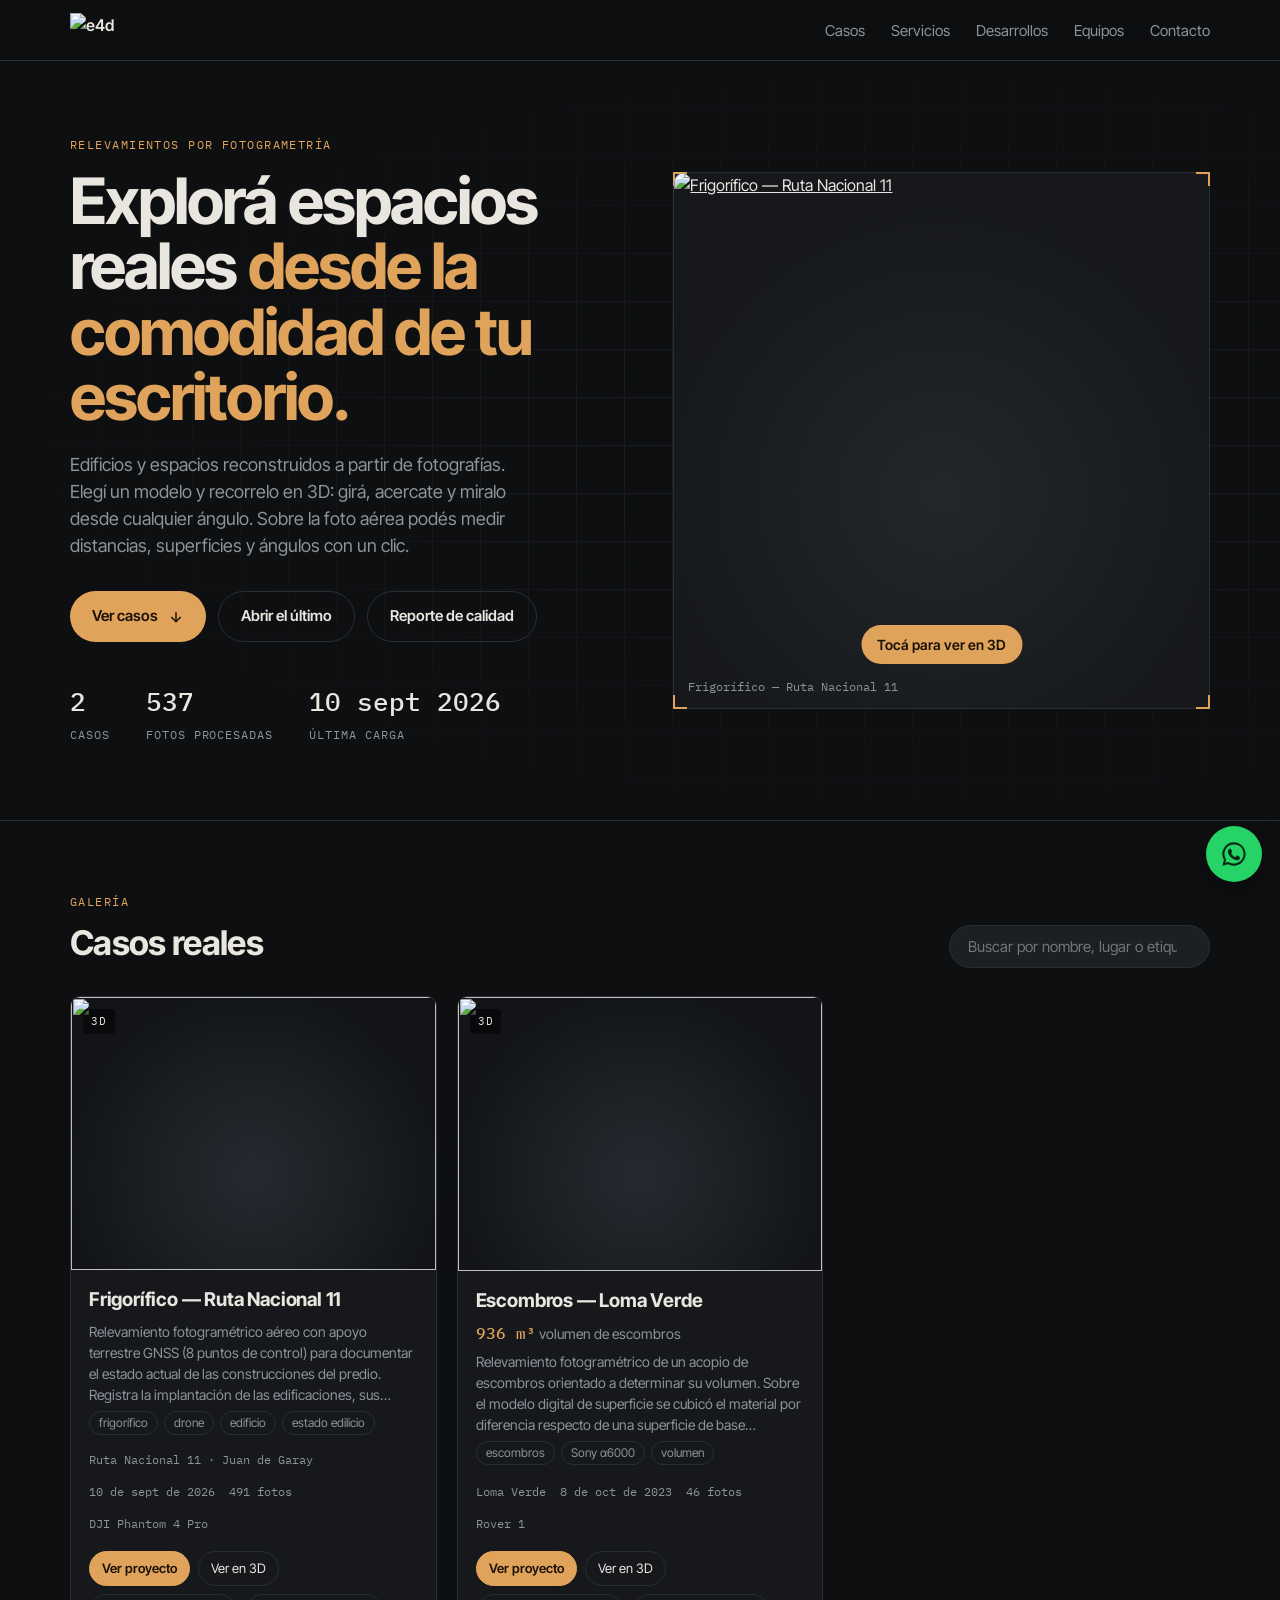
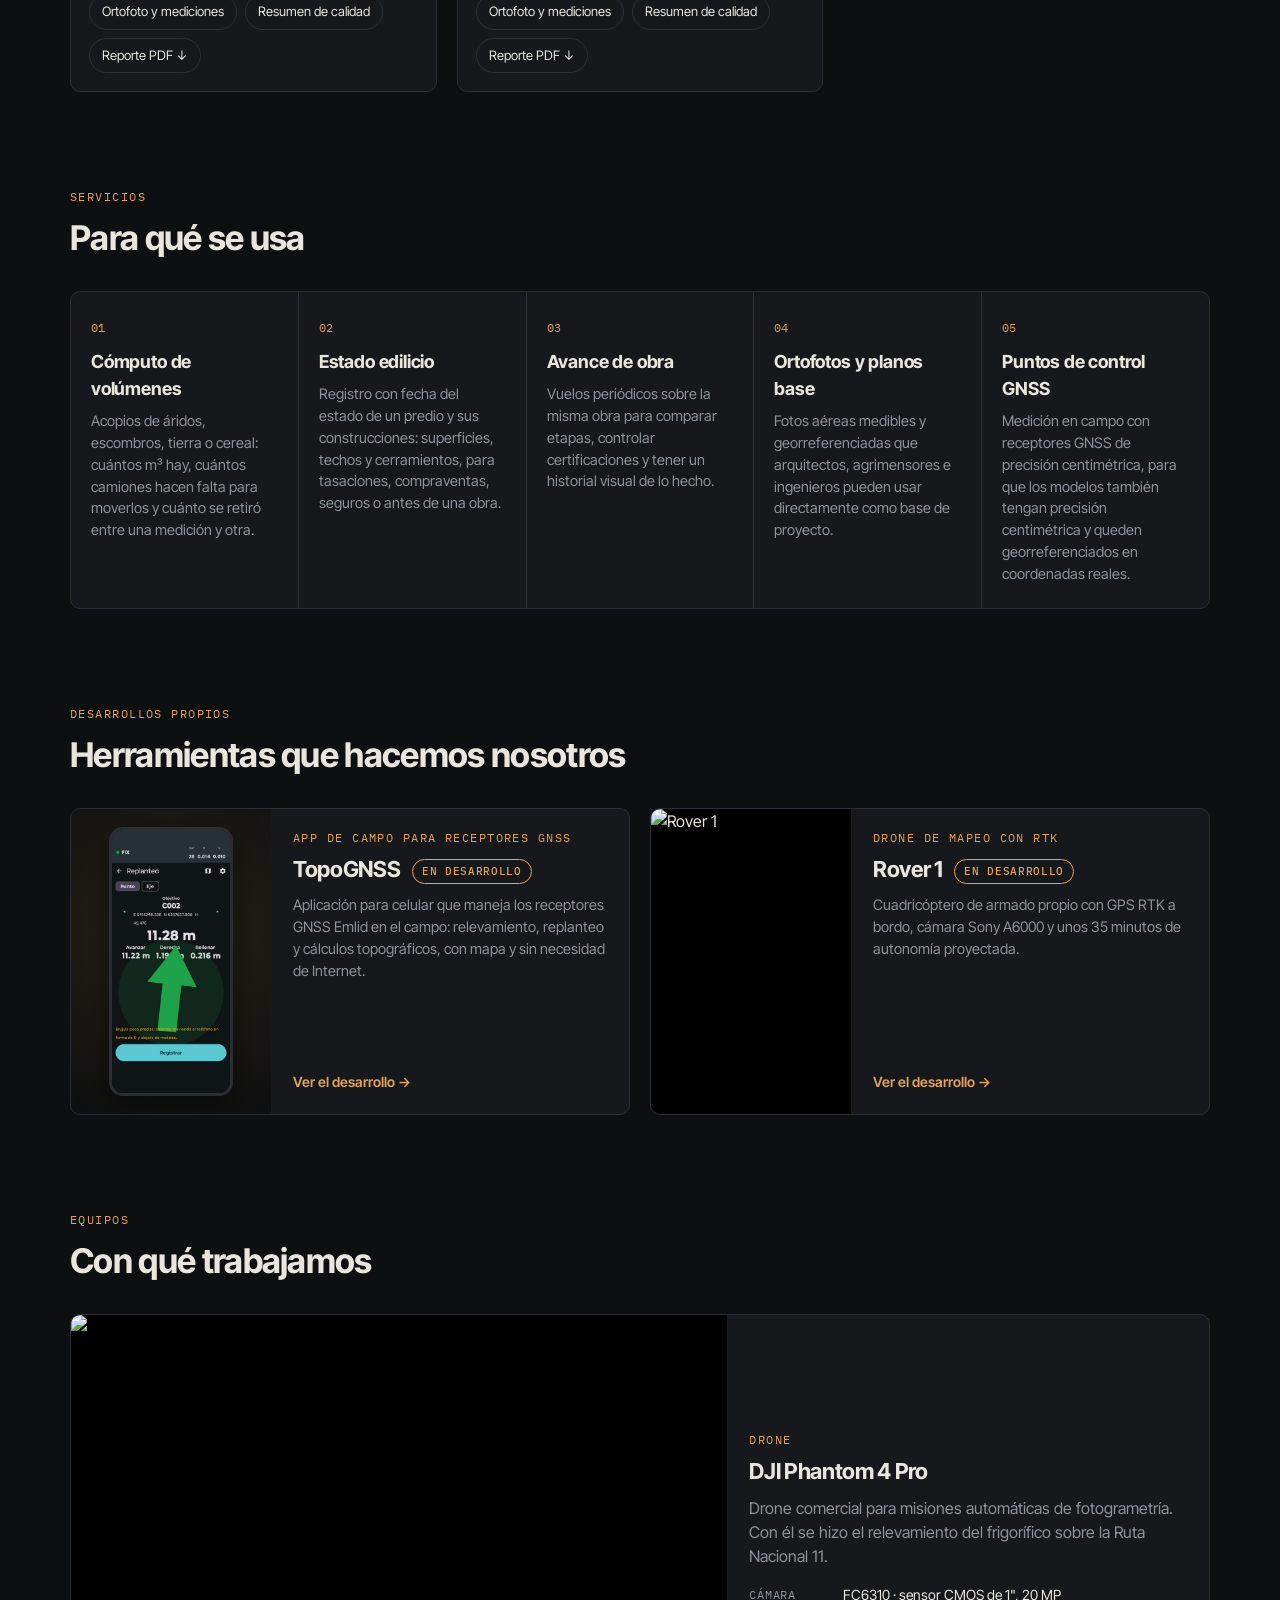
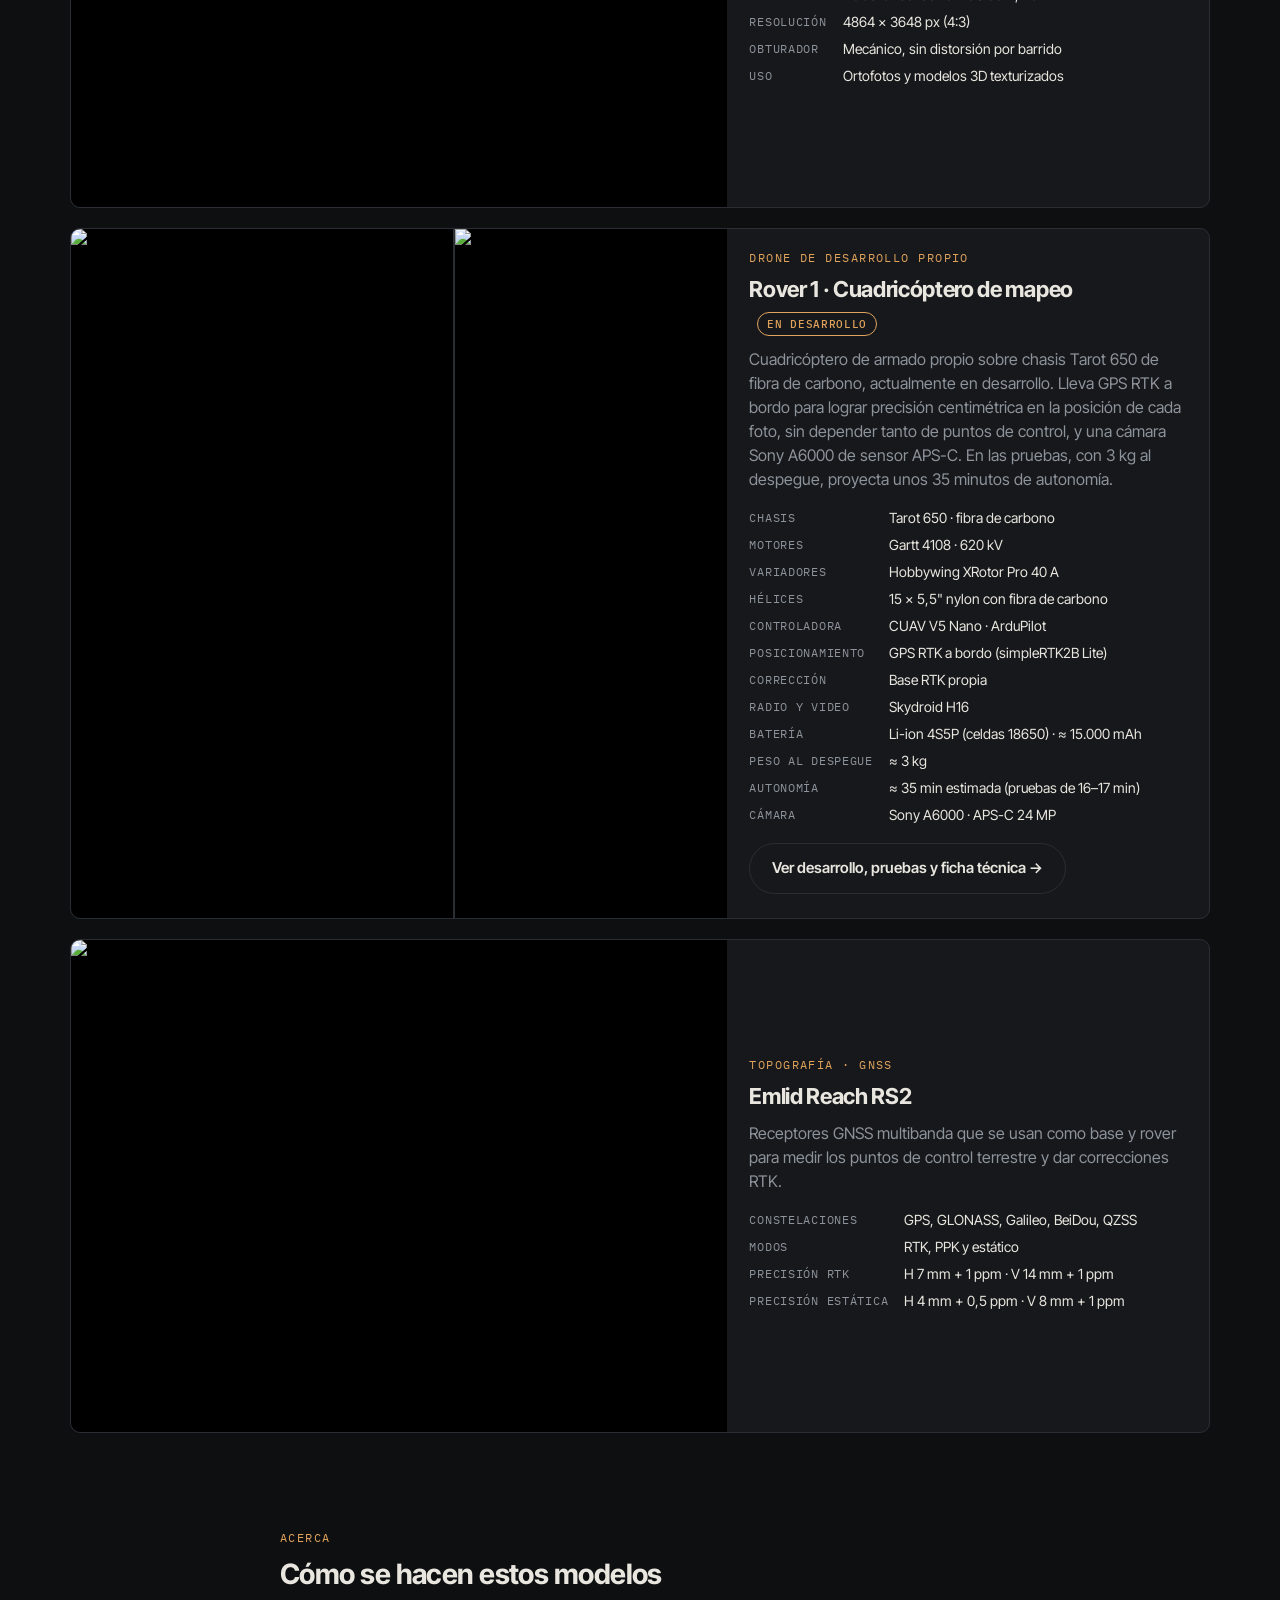
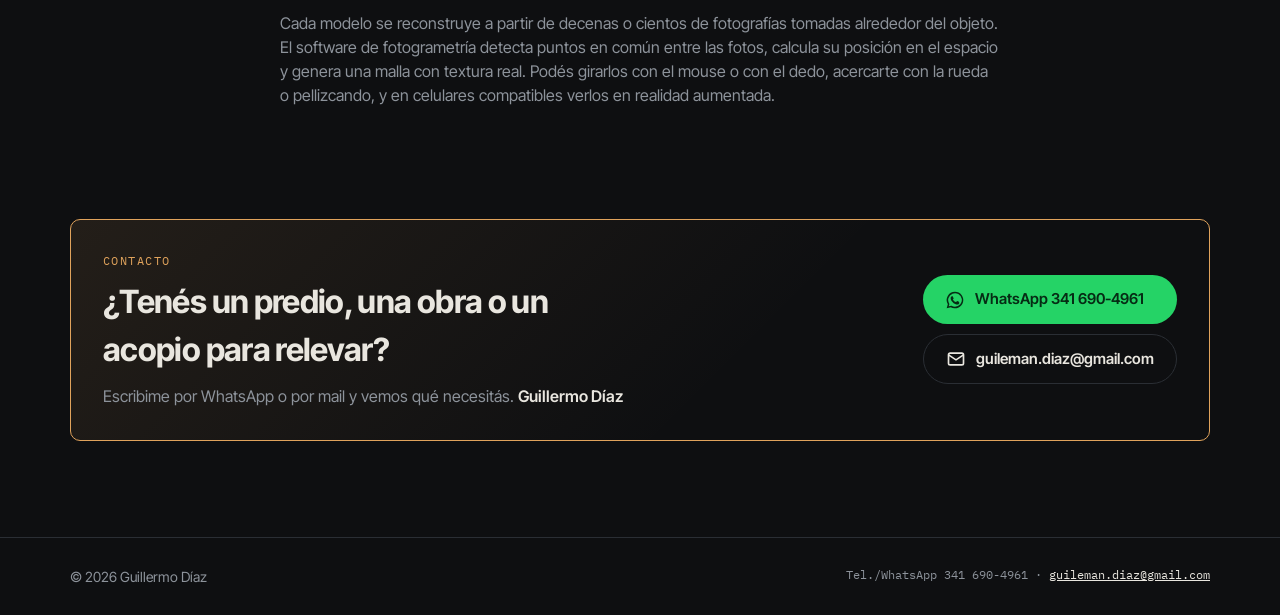
==== commit d7b35a65: "Nueva sección Desarrollos propios: página de TopoGNSS con capturas y funciones, Rover 1 enlazado; me" ====
--- a/index.html
+++ b/index.html
@@ -22,7 +22,7 @@
 <link href="https://fonts.googleapis.com" rel="preconnect"/>
 <link crossorigin="" href="https://fonts.gstatic.com" rel="preconnect"/>
 <link href="https://fonts.googleapis.com/css2?family=IBM+Plex+Mono:wght@400;500&amp;family=Inter+Tight:wght@400;500;600;700&amp;display=swap" rel="stylesheet"/>
-<link href="assets/styles.css?v=24" rel="stylesheet"/>
+<link href="assets/styles.css?v=27" rel="stylesheet"/>
 <script>self.ModelViewerElement = { dracoDecoderLocation: new URL("assets/vendor/draco/", location.href).href };</script>
 <script src="assets/vendor/model-viewer.min.js" type="module"></script>
 </head>
@@ -33,6 +33,7 @@
 <nav class="nav">
 <a href="#galeria">Casos</a>
 <a href="#servicios">Servicios</a>
+<a href="#desarrollos">Desarrollos</a>
 <a href="#equipos">Equipos</a>
 <a href="#contacto">Contacto</a>
 </nav>
@@ -152,6 +153,35 @@
 <h3>Puntos de control GNSS</h3><p>Medición en campo con receptores GNSS de precisión centimétrica, para que los modelos también tengan precisión centimétrica y queden georreferenciados en coordenadas reales.</p></article></div>
 </div>
 </section>
+<section class="section dv-section" id="desarrollos">
+<div class="wrap">
+<div class="section-head">
+<div>
+<div class="eyebrow">Desarrollos propios</div>
+<h2>Herramientas que hacemos nosotros</h2>
+</div>
+</div>
+<div class="dv-grid" id="dv-grid">
+<a class="dv-card" href="desarrollos/topognss/">
+<div class="dv-img phone"><img alt="TopoGNSS" loading="lazy" src="assets/desarrollos/topognss-replanteo.jpg"/></div>
+<div class="dv-body">
+<div class="eyebrow">App de campo para receptores GNSS</div>
+<h3>TopoGNSS <span class="eq-badge">En desarrollo</span></h3>
+<p>Aplicación para celular que maneja los receptores GNSS Emlid en el campo: relevamiento, replanteo y cálculos topográficos, con mapa y sin necesidad de Internet.</p>
+<span class="dv-more">Ver el desarrollo →</span>
+</div>
+</a>
+<a class="dv-card" href="equipos/rover-1/">
+<div class="dv-img"><img alt="Rover 1" loading="lazy" src="assets/equipos/rover1-frente.jpg"/></div>
+<div class="dv-body">
+<div class="eyebrow">Drone de mapeo con RTK</div>
+<h3>Rover 1 <span class="eq-badge">En desarrollo</span></h3>
+<p>Cuadricóptero de armado propio con GPS RTK a bordo, cámara Sony A6000 y unos 35 minutos de autonomía proyectada.</p>
+<span class="dv-more">Ver el desarrollo →</span>
+</div>
+</a></div>
+</div>
+</section>
 <section class="section eq-section" id="equipos">
 <div class="wrap">
 <div class="section-head">
@@ -225,7 +255,7 @@
 <span class="mono" id="footer-contact" style="font-size:12px"></span>
 </div>
 </footer>
-<script src="assets/app.js?v=24"></script>
+<script src="assets/app.js?v=27"></script>
 <script>initGallery();</script>
 </body>
 </html>
--- a/assets/styles.css
+++ b/assets/styles.css
@@ -549,3 +549,43 @@
 .ver-tag.ind { border-color: var(--accent); color: var(--accent); }
 @media (max-width: 1100px) { .ver-pts { grid-template-columns: repeat(3, 1fr); } }
 @media (max-width: 860px) { .ver-pts { grid-template-columns: repeat(2, 1fr); } }
+.ver-tbl tr.ver-top td { background: color-mix(in srgb, var(--accent) 8%, transparent); }
+.ver-pts { grid-template-columns: repeat(6, 1fr); }
+@media (max-width: 1100px) { .ver-pts { grid-template-columns: repeat(3, 1fr); } }
+@media (max-width: 860px) { .ver-pts { grid-template-columns: repeat(2, 1fr); } }
+
+/* ---------- Desarrollos propios ---------- */
+.dv-section { padding-top: 0; }
+.dv-grid { display: grid; grid-template-columns: repeat(2, 1fr); gap: 20px; }
+.dv-card { display: grid; grid-template-columns: 200px 1fr; background: var(--bg-2); border: 1px solid var(--line); border-radius: var(--radius); overflow: hidden; color: inherit; text-decoration: none; transition: border-color .2s, transform .2s; }
+.dv-card:hover { border-color: var(--accent); transform: translateY(-2px); }
+.dv-img { background: #000; overflow: hidden; }
+.dv-img img { width: 100%; height: 100%; object-fit: cover; }
+.dv-img.phone { background: radial-gradient(circle at 50% 40%, #2a2416, #0e0f11); display: flex; align-items: center; justify-content: center; padding: 18px 0; }
+.dv-img.phone img { width: 62%; height: auto; border-radius: 14px; box-shadow: 0 10px 30px rgba(0,0,0,.5); border: 3px solid #2b2d31; }
+.dv-body { padding: 20px 22px 22px; display: flex; flex-direction: column; }
+.dv-body h3 { margin: 6px 0 8px; font-size: 22px; letter-spacing: -.015em; }
+.dv-body p { margin: 0 0 14px; color: var(--muted); font-size: 14.5px; }
+.dv-more { margin-top: auto; color: var(--accent); font-size: 14px; font-weight: 600; }
+.dv-hero { grid-template-columns: 1fr 1.05fr; }
+.dv-phones { display: grid; grid-template-columns: repeat(3, 1fr); gap: 12px; align-items: start; }
+.dv-phones figure { margin: 0; }
+.dv-phones figure:nth-child(2) { transform: translateY(-18px); }
+.dv-phones .eq-ph { aspect-ratio: auto; border-radius: 18px; border: 3px solid #2b2d31; box-shadow: 0 14px 40px rgba(0,0,0,.55); width: 100%; padding: 0; }
+.dv-phones .eq-ph img { height: auto; }
+.dv-phones figcaption { text-align: center; font-family: var(--mono); font-size: 12px; color: var(--muted); margin-top: 10px; text-transform: uppercase; letter-spacing: .06em; }
+.kpi-strip.k4 { grid-template-columns: repeat(4, 1fr); }
+.dv-groups { display: grid; grid-template-columns: repeat(3, 1fr); gap: 14px; }
+.dv-groups ul, .dv-lim { margin: 8px 0 0; padding-left: 18px; color: var(--muted); font-size: 14.5px; }
+.dv-groups li, .dv-lim li { margin: 0 0 6px; }
+.dv-groups li::marker { color: var(--accent); }
+.dv-lim { color: var(--text); }
+@media (max-width: 1000px) { .dv-grid { grid-template-columns: 1fr; } .dv-groups { grid-template-columns: repeat(2, 1fr); } }
+@media (max-width: 860px) {
+  .dv-hero { grid-template-columns: 1fr; }
+  .dv-card { grid-template-columns: 130px 1fr; }
+  .dv-groups { grid-template-columns: 1fr; }
+  .kpi-strip.k4 { grid-template-columns: repeat(2, 1fr); }
+}
+@media (max-width: 520px) { .nav a { margin-left: 11px; font-size: 13px; } }
+@media (max-width: 420px) { .nav a[href$="#servicios"] { display: none; } }
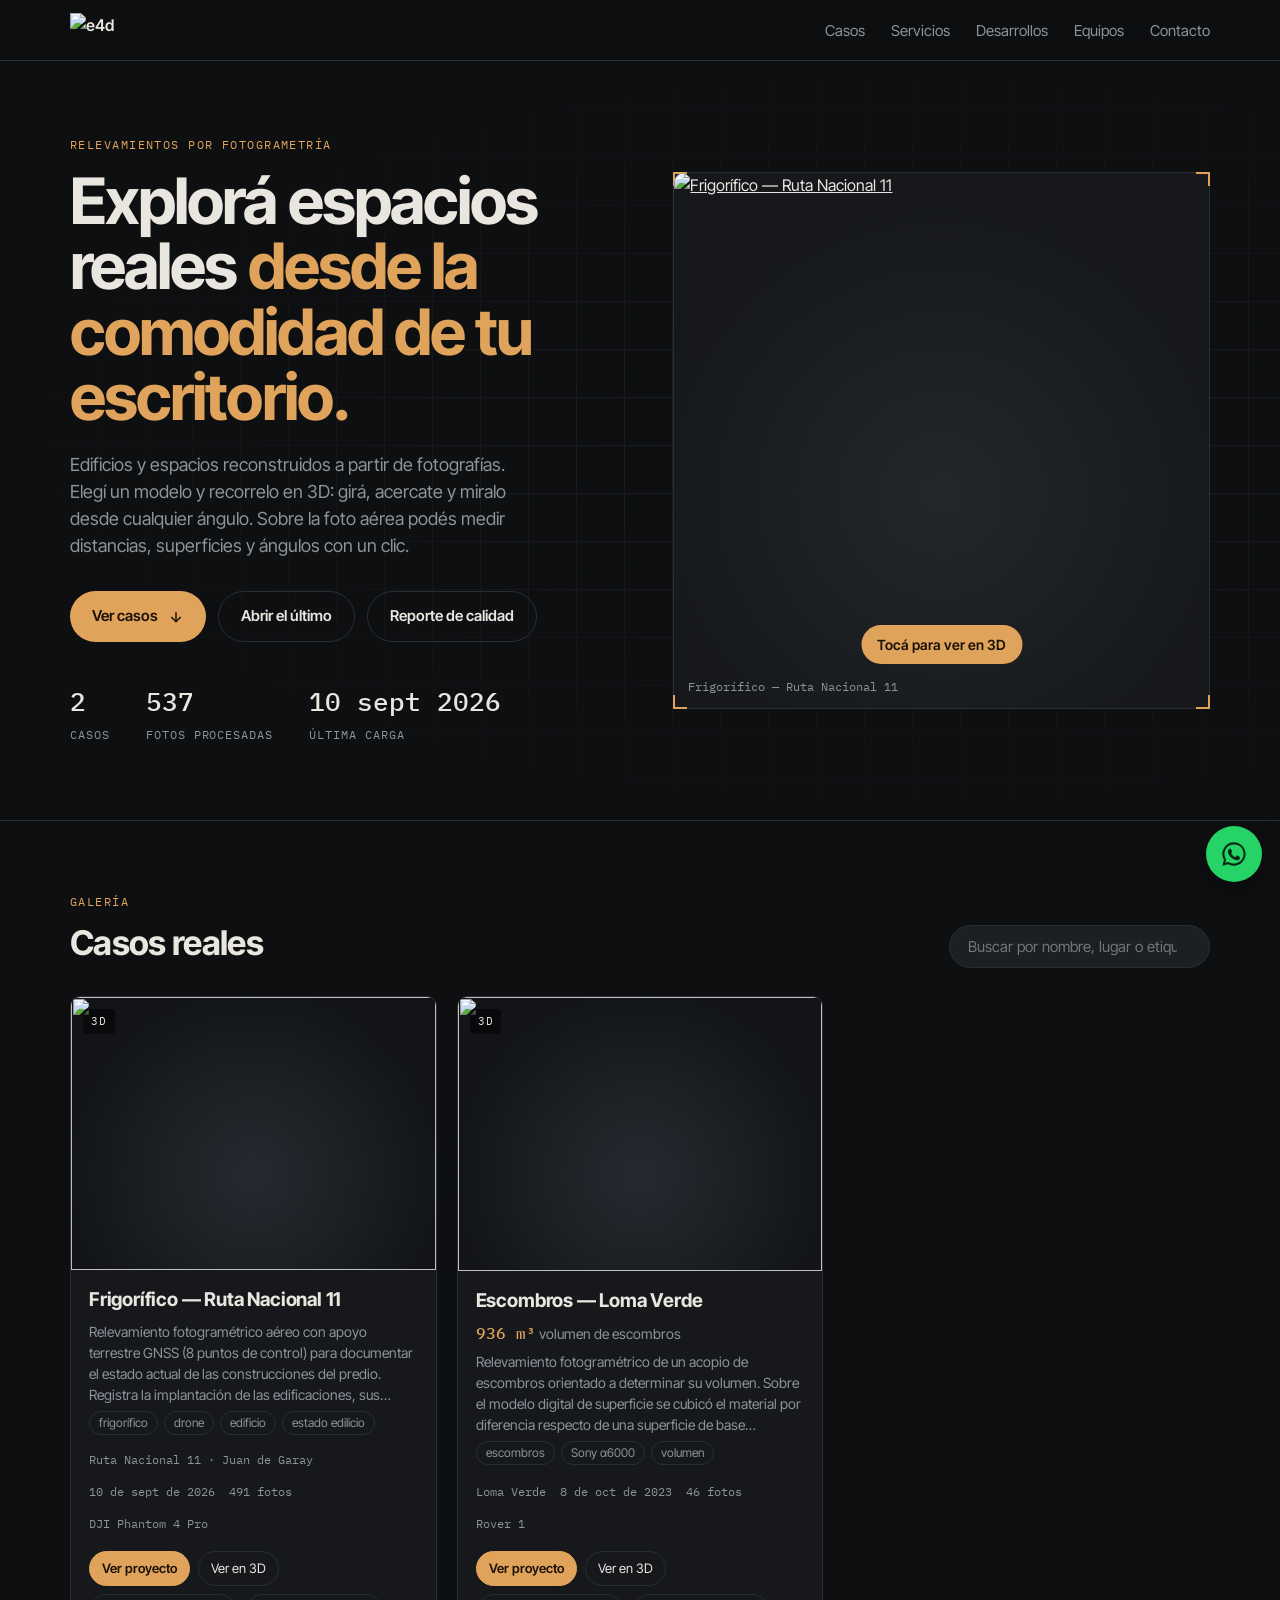
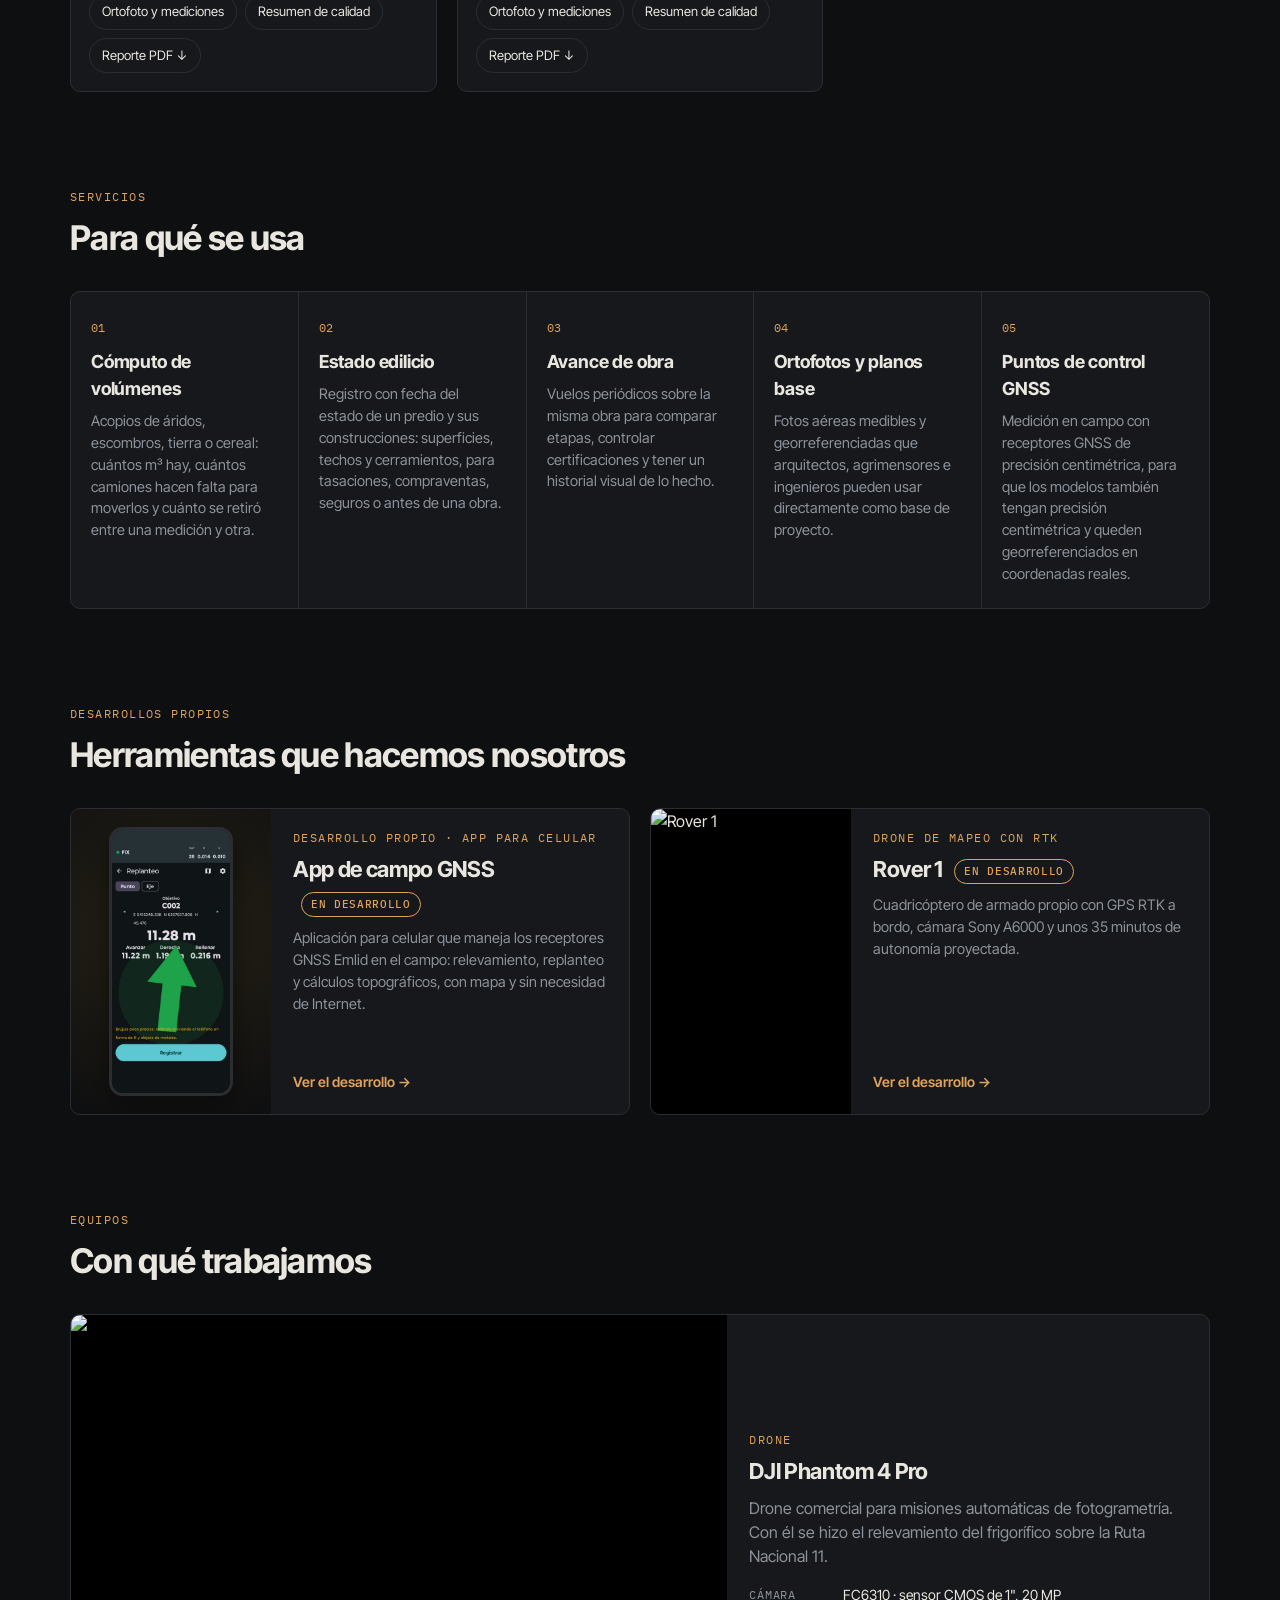
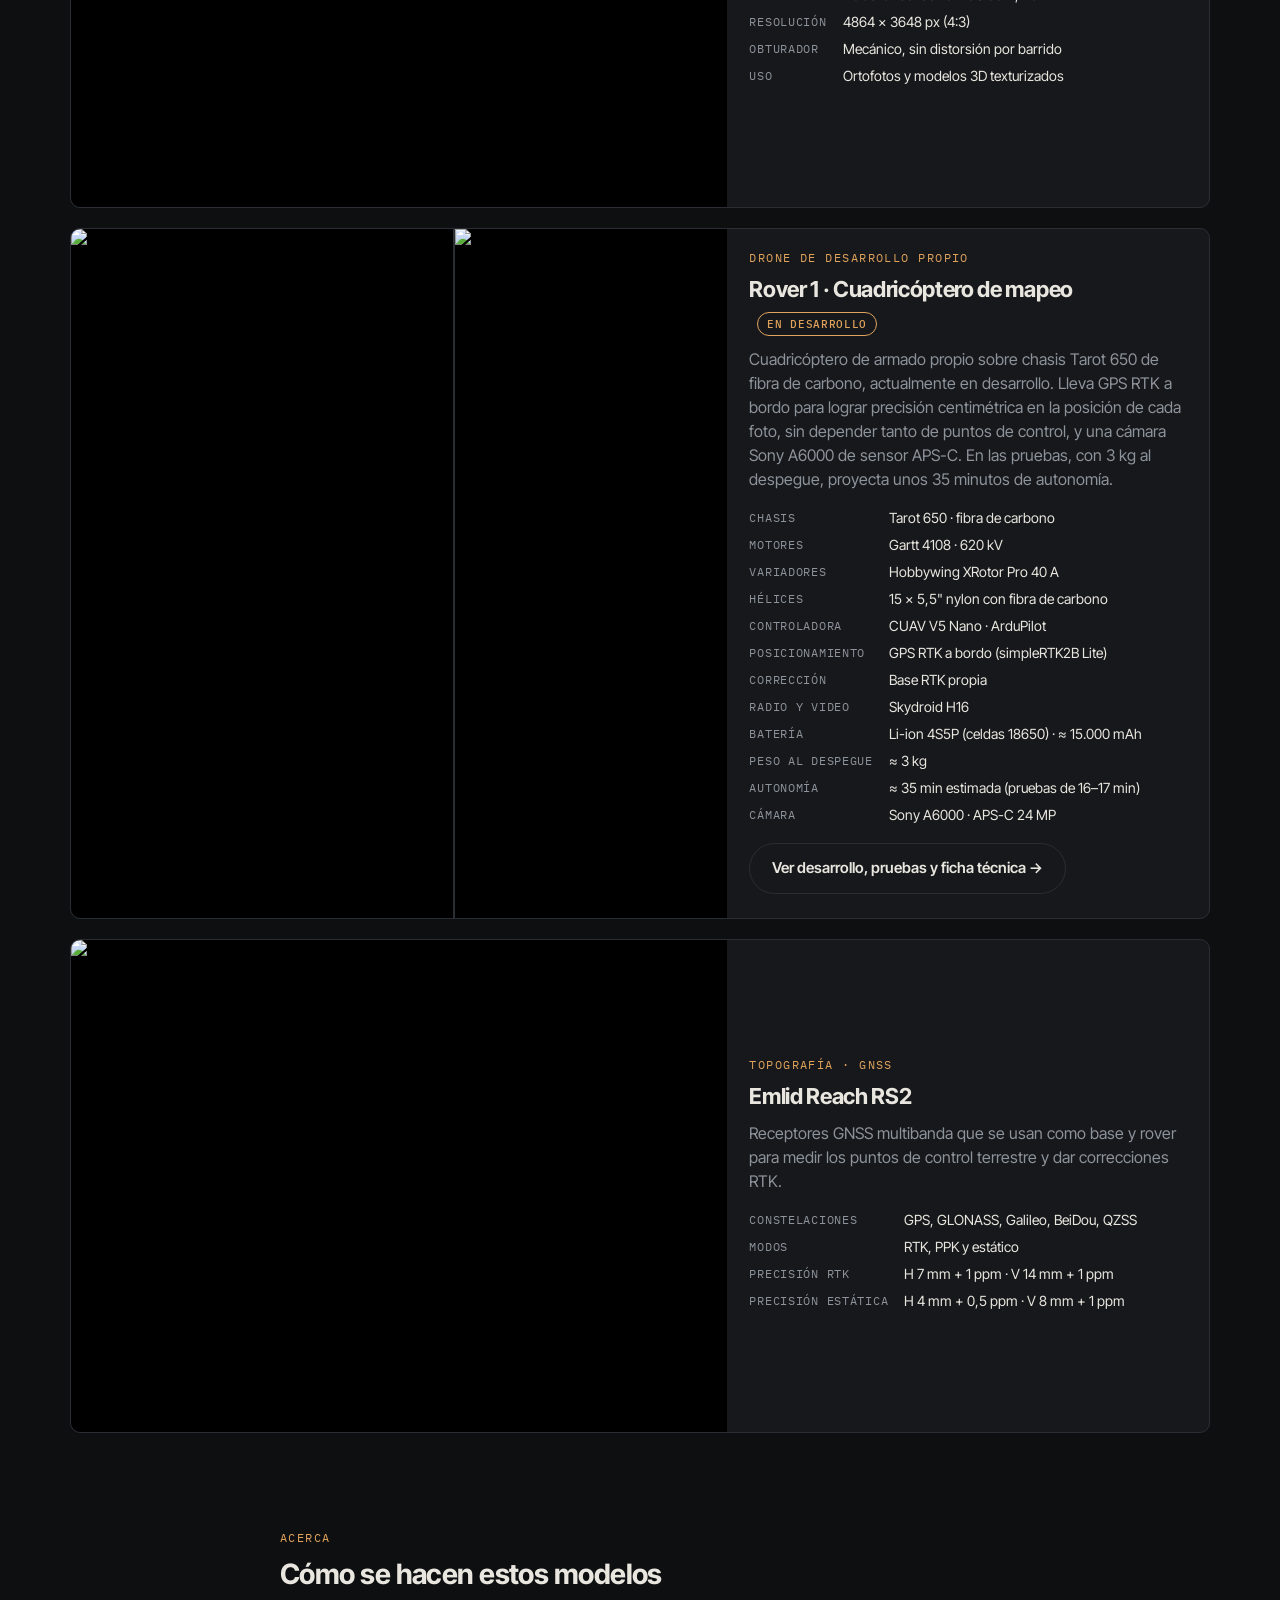
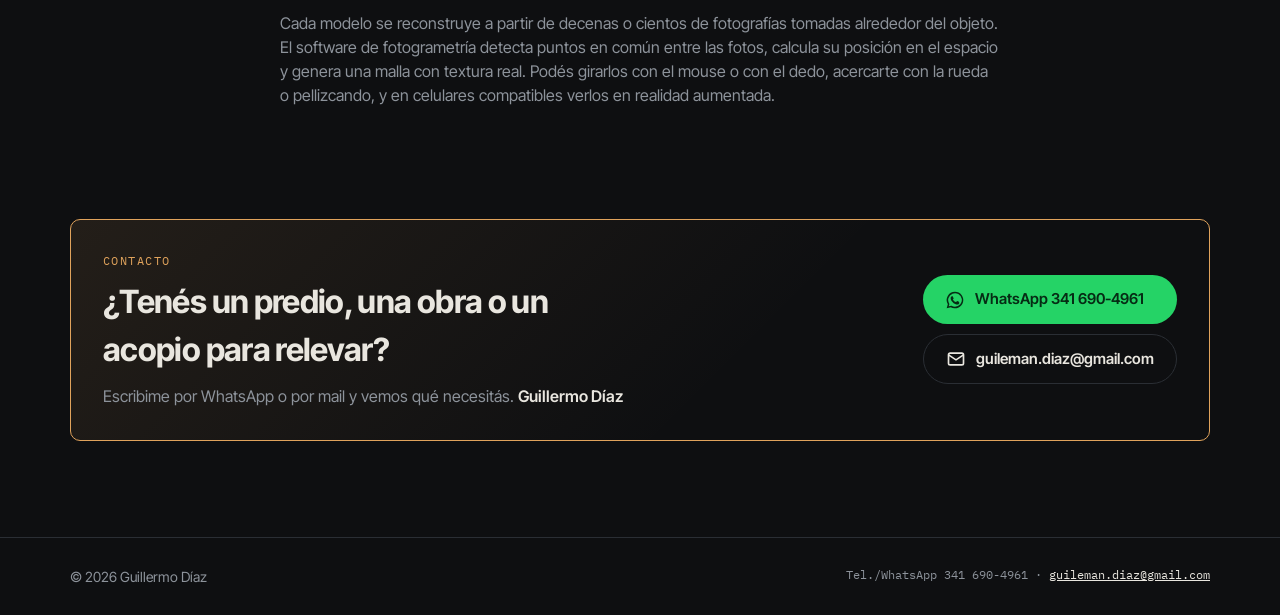
==== commit 40f35114: "Desarrollos: la app queda sin nombre por ahora (App de campo GNSS) Co-Authored-By: Claude Opus 5.5 <" ====
--- a/index.html
+++ b/index.html
@@ -22,7 +22,7 @@
 <link href="https://fonts.googleapis.com" rel="preconnect"/>
 <link crossorigin="" href="https://fonts.gstatic.com" rel="preconnect"/>
 <link href="https://fonts.googleapis.com/css2?family=IBM+Plex+Mono:wght@400;500&amp;family=Inter+Tight:wght@400;500;600;700&amp;display=swap" rel="stylesheet"/>
-<link href="assets/styles.css?v=27" rel="stylesheet"/>
+<link href="assets/styles.css?v=28" rel="stylesheet"/>
 <script>self.ModelViewerElement = { dracoDecoderLocation: new URL("assets/vendor/draco/", location.href).href };</script>
 <script src="assets/vendor/model-viewer.min.js" type="module"></script>
 </head>
@@ -162,11 +162,11 @@
 </div>
 </div>
 <div class="dv-grid" id="dv-grid">
-<a class="dv-card" href="desarrollos/topognss/">
-<div class="dv-img phone"><img alt="TopoGNSS" loading="lazy" src="assets/desarrollos/topognss-replanteo.jpg"/></div>
+<a class="dv-card" href="desarrollos/app-gnss/">
+<div class="dv-img phone"><img alt="App de campo GNSS" loading="lazy" src="assets/desarrollos/app-gnss-replanteo.jpg"/></div>
 <div class="dv-body">
-<div class="eyebrow">App de campo para receptores GNSS</div>
-<h3>TopoGNSS <span class="eq-badge">En desarrollo</span></h3>
+<div class="eyebrow">Desarrollo propio · app para celular</div>
+<h3>App de campo GNSS <span class="eq-badge">En desarrollo</span></h3>
 <p>Aplicación para celular que maneja los receptores GNSS Emlid en el campo: relevamiento, replanteo y cálculos topográficos, con mapa y sin necesidad de Internet.</p>
 <span class="dv-more">Ver el desarrollo →</span>
 </div>
@@ -255,7 +255,7 @@
 <span class="mono" id="footer-contact" style="font-size:12px"></span>
 </div>
 </footer>
-<script src="assets/app.js?v=27"></script>
+<script src="assets/app.js?v=28"></script>
 <script>initGallery();</script>
 </body>
 </html>
